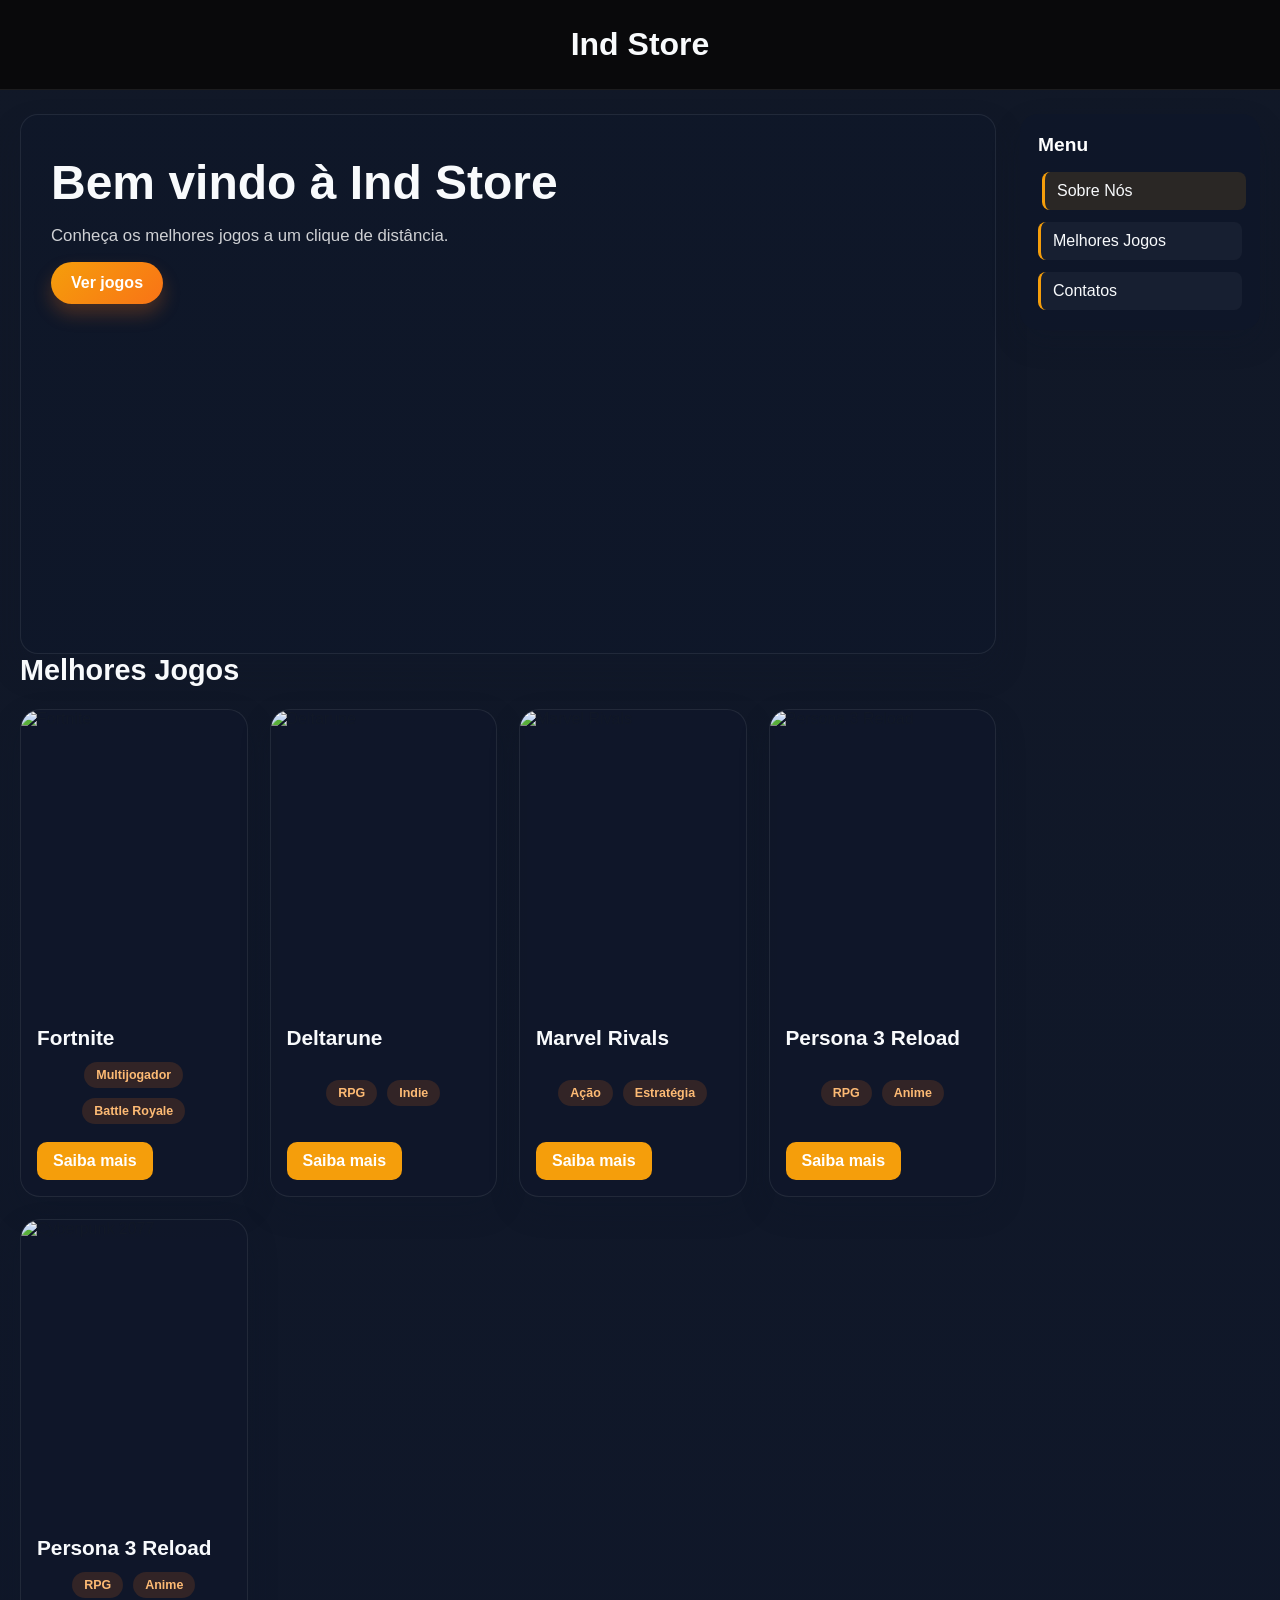
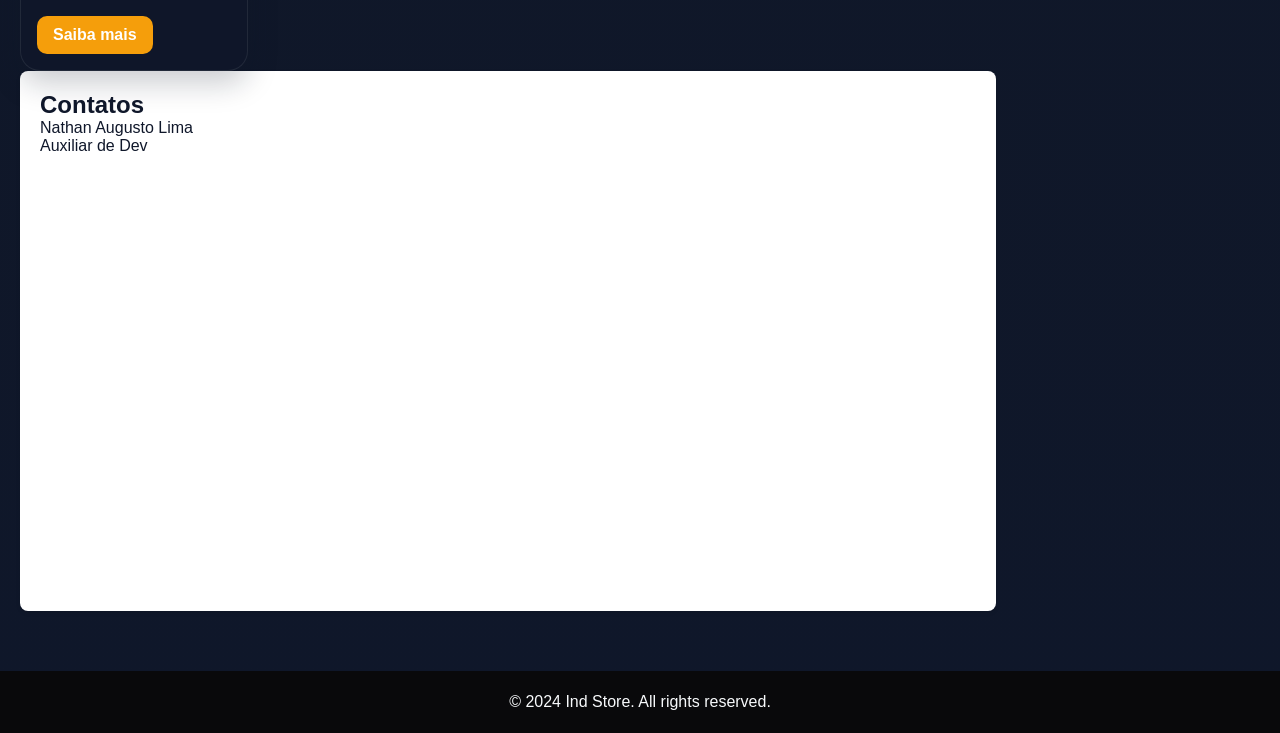
==== index.html @ 10c0b72d "Add files via upload" ====
<!doctype html>
<html lang="pt-BR">
  <head>
    <meta charset="UTF-8" />
    <meta name="viewport" content="width=device-width, initial-scale=1.0" />
    <title>Ind Store</title>
    <link href="./css/index.css" rel="stylesheet" />
    <script src="src/sidebar.js" defer></script>
  </head>
  <body>
    <header class="header">
      <h1>Ind Store</h1>
    </header>

    <div id="main-content">
      <main class="content-area">
        <section id="sobre-nos" class="section intro-section">
          <div class="hero-content">
            <h2>Bem vindo à Ind Store</h2>
            <p>Conheça os melhores jogos a um clique de distância.</p>
            <a href="#melhores-jogos" class="btn">Ver jogos</a>
          </div>
        </section>

        <section id="melhores-jogos" class="section games-section">
          <h2 class="section-title">Melhores Jogos</h2>

          <div class="game-list">
            <article class="game-card">
              <img
                src="https://images.unsplash.com/photo-1542751371-adc38448a05e?auto=format&fit=crop&w=1200&q=80"
                alt="Fortnite"
                class="game-image"
              />
              <div class="game-info">
                <h3>Fortnite</h3>
                <div class="game-tags">
                  <span>Multijogador</span>
                  <span>Battle Royale</span>
                </div>
                <a
                  href="https://www.fortnite.com/?lang=pt-BR"
                  class="game-link"
                  target="_blank"
                  rel="noreferrer"
                  >Saiba mais</a
                >
              </div>
            </article>

            <article class="game-card">
              <img
                src="https://images.unsplash.com/photo-1511884642898-4c92249e20b6?auto=format&fit=crop&w=1200&q=80"
                alt="Deltarune"
                class="game-image"
              />
              <div class="game-info">
                <h3>Deltarune</h3>
                <div class="game-tags">
                  <span>RPG</span>
                  <span>Indie</span>
                </div>
                <a
                  href="https://www.deltarune.com/"
                  class="game-link"
                  target="_blank"
                  rel="noreferrer"
                  >Saiba mais</a
                >
              </div>
            </article>

            <article class="game-card">
              <img
                src="https://images.unsplash.com/photo-1534423861386-85a16f5d13fd?auto=format&fit=crop&w=1200&q=80"
                alt="Marvel Rivals"
                class="game-image"
              />
              <div class="game-info">
                <h3>Marvel Rivals</h3>
                <div class="game-tags">
                  <span>Ação</span>
                  <span>Estratégia</span>
                </div>
                <a
                  href="https://www.marvelrivals.com/"
                  class="game-link"
                  target="_blank"
                  rel="noreferrer"
                  >Saiba mais</a
                >
              </div>
            </article>

            <article class="game-card">
              <img
                src="https://images.unsplash.com/photo-1493711662062-fa541adb3fc8?auto=format&fit=crop&w=1200&q=80"
                alt="Persona 3 Reload"
                class="game-image"
              />
              <div class="game-info">
                <h3>Persona 3 Reload</h3>
                <div class="game-tags">
                  <span>RPG</span>
                  <span>Anime</span>
                </div>
                <a
                  href="https://www.atlus.com/persona3/"
                  class="game-link"
                  target="_blank"
                  rel="noreferrer"
                  >Saiba mais</a
                >
              </div>
            </article>
            <article class="game-card">
              <img
                src="https://encrypted-tbn0.gstatic.com/images?q=tbn:ANd9GcR1PDCe75_Nkd3whnh2PdCMwN1JUO5lkk0WZukg94fEua42qmoevh3RaSE&s=10"
                alt="Cyberpunk 2077"
                class="game-image"
              />
              <div class="game-info">
                <h3>Persona 3 Reload</h3>
                <div class="game-tags">
                  <span>RPG</span>
                  <span>Anime</span>
                </div>
                <a
                  href="https://www.atlus.com/persona3/"
                  class="game-link"
                  target="_blank"
                  rel="noreferrer"
                  >Saiba mais</a
                >
              </div>
            </article>
          </div>
        </section>

        <section id="contatos" class="card section">
          <h2>Contatos</h2>
          <p>Nathan Augusto Lima</p>
          <p>Auxiliar de Dev</p>
        </section>
      </main>

      <aside class="sidebar" id="sidebar">
        <h2>Menu</h2>
        <ul>
          <li><a href="#sobre-nos" class="nav-link active">Sobre Nós</a></li>
          <li><a href="#melhores-jogos" class="nav-link">Melhores Jogos</a></li>
          <li><a href="#contatos" class="nav-link">Contatos</a></li>
        </ul>
      </aside>
    </div>

    <footer class="footer">
      <p>&copy; 2024 Ind Store. All rights reserved.</p>
    </footer>
  </body>
</html>
---- css/index.css ----
* {
  font-family: "Segoe UI", Tahoma, Geneva, Verdana, sans-serif;
  box-sizing: border-box;
  padding: 0;
  margin: 0;
}

html {
  scroll-behavior: smooth;
}

body {
  margin: 0;
  padding: 0;
  background: linear-gradient(180deg, #111827 0%, #0f172a 100%);
  color: #111827;
}

img {
  display: block;
  max-width: 100%;
}

.header {
  padding: 26px 20px;
  background: #09090b;
  text-align: center;
  color: #f8fafc;
  border-bottom: 1px solid rgba(255, 255, 255, 0.08);
}

.header h1 {
  font-size: clamp(2rem, 2.5vw, 2.8rem);
}

#main-content {
  display: flex;
  align-items: flex-start;
  gap: 24px;
  max-width: 1280px;
  margin: 0 auto;
  padding: 24px 20px 40px;
}

.content-area {
  flex: 1;
}

.section {
  min-height: 60vh;
}

.intro-section {
  background: rgba(15, 23, 42, 0.7);
  border: 1px solid rgba(255, 255, 255, 0.08);
  border-radius: 18px;
  padding: 40px 30px;
  color: #f8fafc;
  box-shadow: 0 16px 30px rgba(15, 23, 42, 0.25);
}

.hero-content {
  display: flex;
  flex-direction: column;
  gap: 16px;
}

.hero-content h2 {
  font-size: clamp(2rem, 4vw, 3rem);
}

.hero-content p {
  font-size: 1.05rem;
  color: rgba(255, 255, 255, 0.8);
}

.btn {
  display: inline-block;
  width: fit-content;
  background: linear-gradient(135deg, #f59e0b, #f97316);
  color: #fff;
  text-decoration: none;
  padding: 12px 20px;
  border-radius: 999px;
  font-weight: 700;
  box-shadow: 0 10px 18px rgba(249, 115, 22, 0.25);
}

.section-title {
  margin-bottom: 22px;
  color: #f8fafc;
  font-size: clamp(1.8rem, 2vw, 2.5rem);
}

.game-list {
  display: grid;
  grid-template-columns: repeat(4, minmax(0, 1fr));
  gap: 22px;
}

.game-card {
  display: flex;
  flex-direction: column;
  background: rgba(15, 23, 42, 0.8);
  border: 1px solid rgba(255, 255, 255, 0.08);
  border-radius: 20px;
  overflow: hidden;
  box-shadow: 0 12px 30px rgba(15, 23, 42, 0.22);
  transition: ease-in-out 0.2s;
  min-height: 100%;
}

.game-card:hover {
  width: 105%;
  transition: ease-in-out 0.2s;
  box-shadow: 0 20px 30px rgba(15, 23, 42, 0.3);
}

.game-image {
  width: 100%;
  height: 300px;
  object-fit: cover;
  display: block;
}

.game-info {
  display: flex;
  flex-direction: column;
  justify-content: space-between;
  gap: 12px;
  color: #f8fafc;
  padding: 16px;
  flex: 1;
}

.game-info h3 {
  font-size: clamp(1.3rem, 1.6vw, 1.8rem);
}

.game-info p {
  line-height: 1.6;
  color: rgba(255, 255, 255, 0.8);
  font-size: 0.96rem;
}

.game-tags {
  display: flex;
  flex-direction: row;
  justify-content: center;
  flex-wrap: wrap;
  gap: 10px;
}

.game-tags span {
  display: inline-flex;
  align-items: center;
  padding: 6px 12px;
  border-radius: 999px;
  background: rgba(249, 115, 22, 0.15);
  color: #fdba74;
  font-size: 0.78rem;
  font-weight: 600;
}

.game-link {
  display: inline-flex;
  align-items: center;
  justify-content: center;
  width: fit-content;
  margin-top: 6px;
  background: #f59e0b;
  color: #fff;
  text-decoration: none;
  font-weight: 700;
  padding: 10px 16px;
  border-radius: 10px;
  transition: 0.2s ease;
}

.game-link:hover {
  transform: translateY(-1px);
  background: #f97316;
}

.card {
  background-color: #fff;
  padding: 20px;
  margin-bottom: 20px;
  border-radius: 8px;
  box-shadow: 0 2px 4px rgba(0, 0, 0, 0.1);
}

#contatos {
  color: #0f172a;
  background: #fff;
}

.sidebar {
  width: 240px;
  background: rgba(15, 23, 42, 0.9);
  color: #fff;
  padding: 20px 18px;
  border-radius: 18px;
  box-shadow: 0 12px 28px rgba(15, 23, 42, 0.22);
  position: sticky;
  top: 20px;
  transition: transform 0.2s ease;
}

.sidebar h2 {
  margin-bottom: 16px;
  font-size: 1.2rem;
}

.sidebar ul {
  list-style: none;
  display: flex;
  flex-direction: column;
  gap: 12px;
}

.nav-link {
  display: block;
  color: #f8fafc;
  text-decoration: none;
  padding: 10px 12px;
  border-left: 3px solid #f59e0b;
  background: rgba(255, 255, 255, 0.04);
  border-radius: 8px;
  transition: all 0.2s ease;
}

.nav-link:hover,
.nav-link.active {
  background: rgba(245, 158, 11, 0.12);
  transform: translateX(4px);
}

.footer {
  padding: 22px 20px;
  background: #09090b;
  text-align: center;
  color: #f8fafc;
}

@media (max-width: 900px) {
  .game-card {
    grid-template-columns: 1fr;
  }
}

@media (max-width: 768px) {
  #main-content {
    flex-direction: column;
  }

  .sidebar {
    width: 100%;
    position: relative;
    top: 0;
    transform: none !important;
  }
}
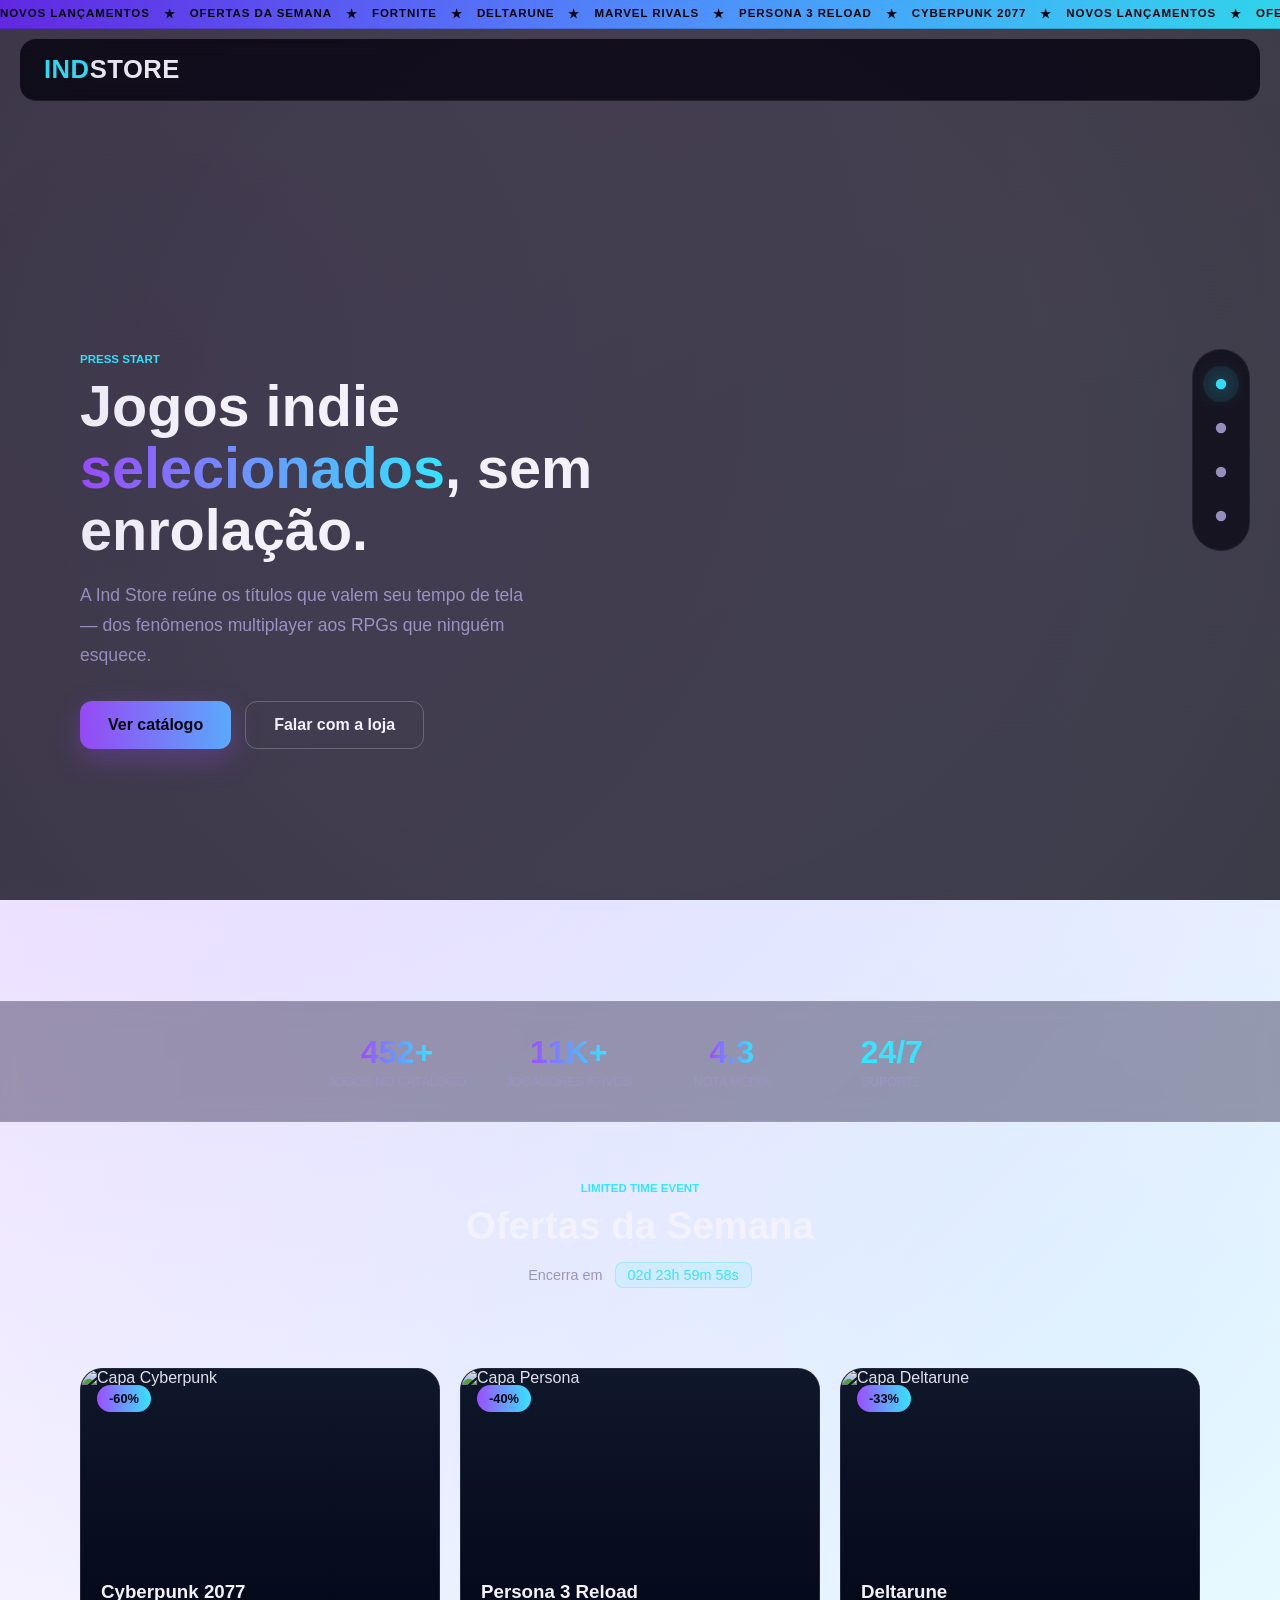
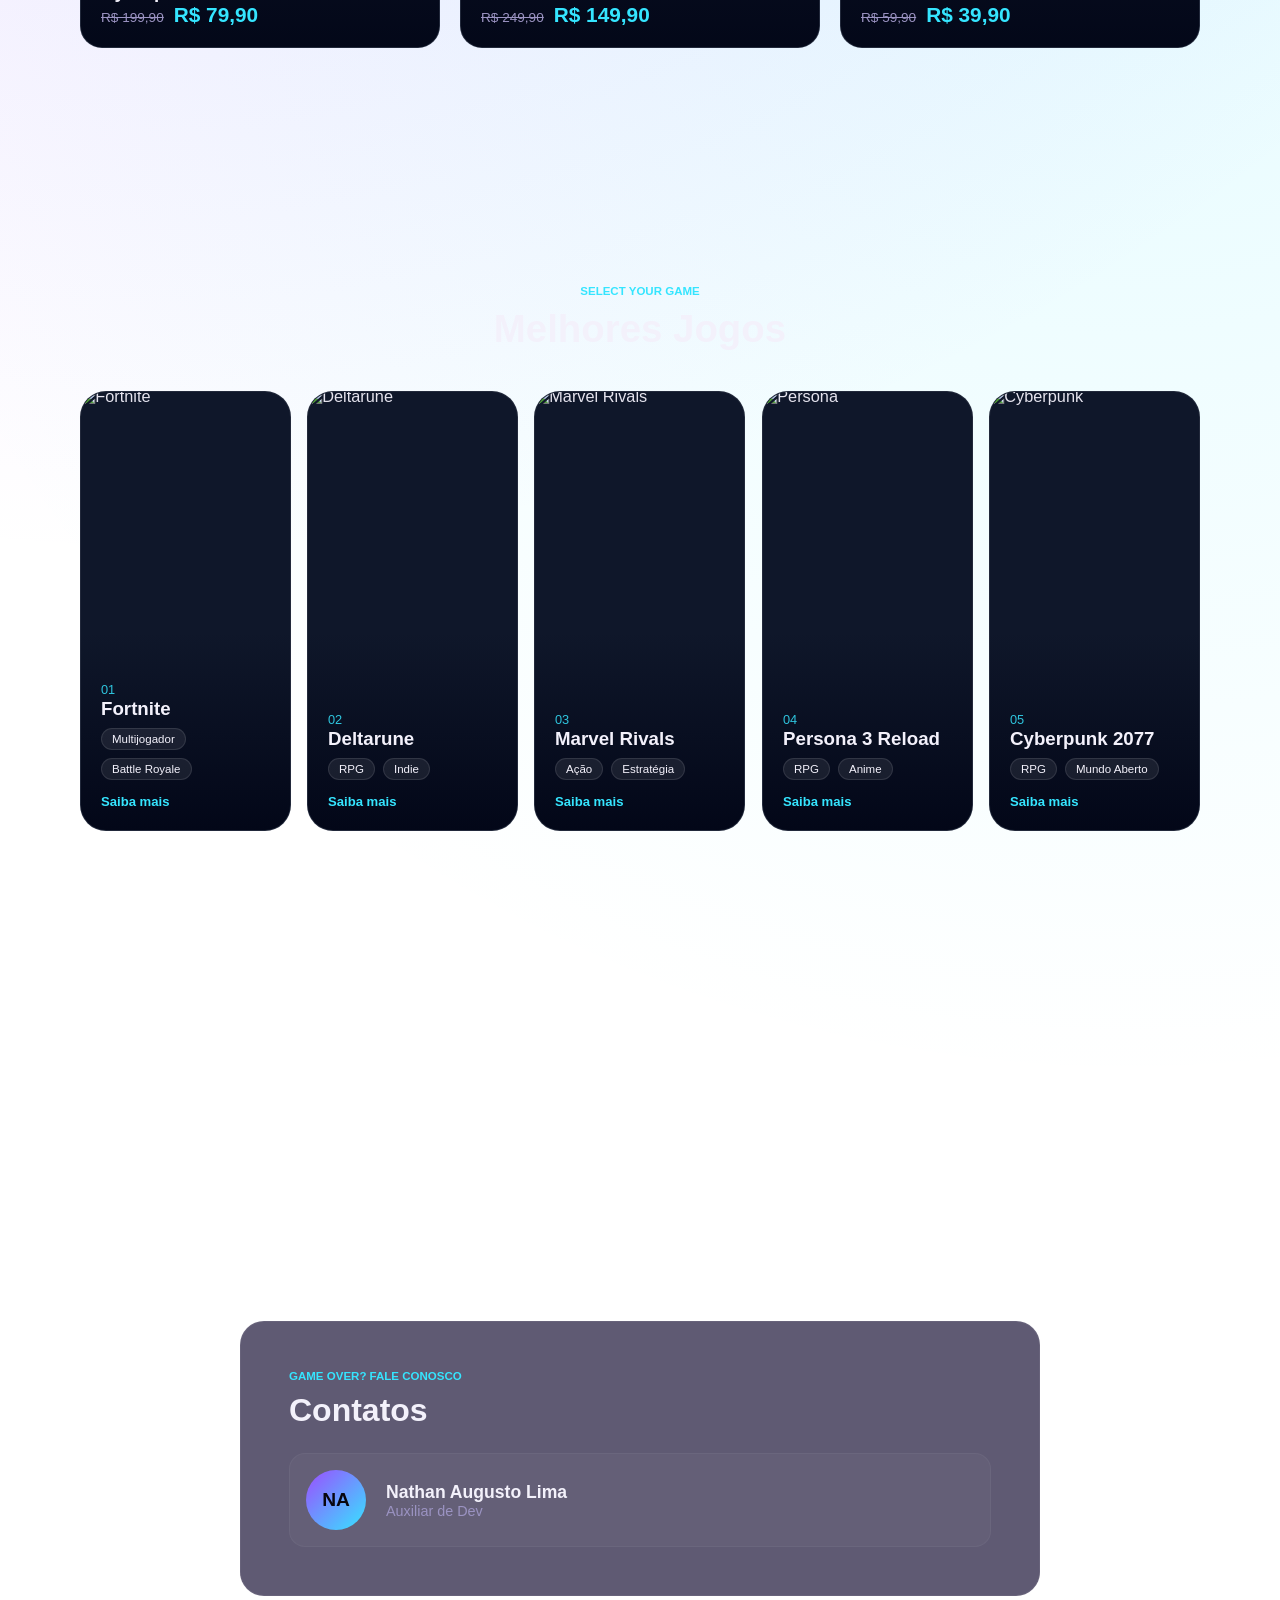
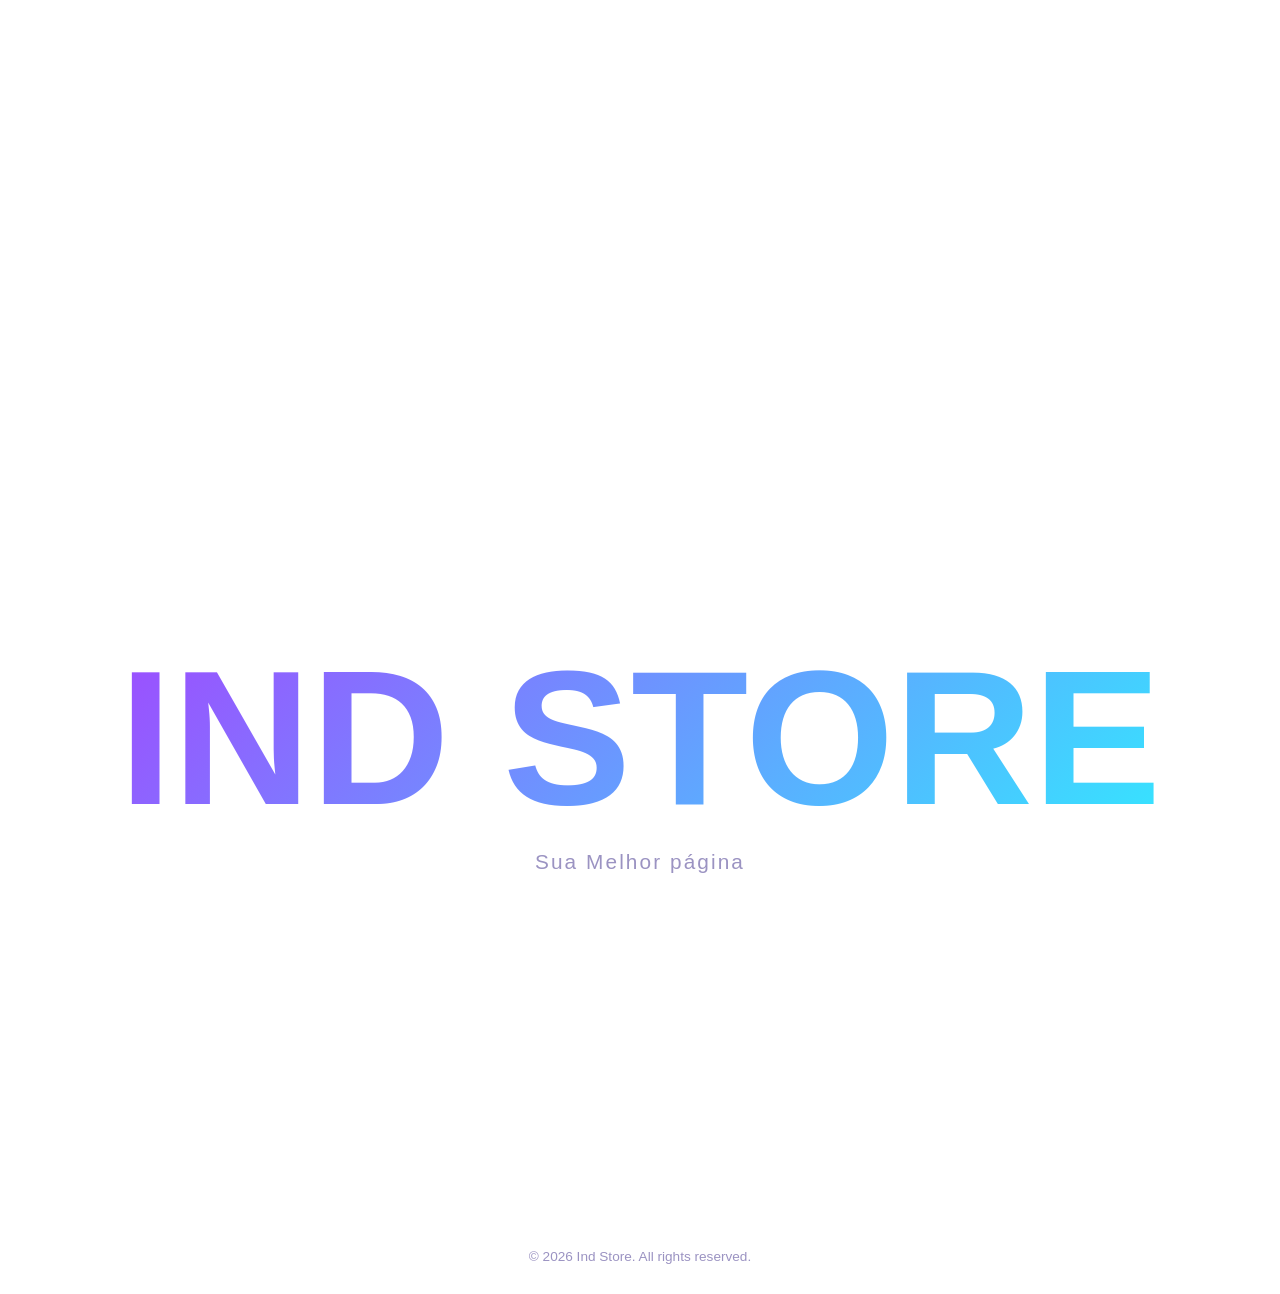
==== commit 1f776054: "att" ====
--- a/index.html
+++ b/index.html
@@ -3,159 +3,408 @@
   <head>
     <meta charset="UTF-8" />
     <meta name="viewport" content="width=device-width, initial-scale=1.0" />
-    <title>Ind Store</title>
+    <title>Ind Store — sua loja de jogos indie</title>
+    <meta
+      name="description"
+      content="A Ind Store reúne os jogos que valem seu tempo de tela: dos fenômenos multiplayer aos RPGs inesquecíveis, com ofertas toda semana."
+    />
+    <meta name="theme-color" content="#0a0715" />
+    <meta property="og:title" content="Ind Store — sua loja de jogos indie" />
+    <meta
+      property="og:description"
+      content="Jogos indie selecionados, sem enrolação."
+    />
+
     <link href="./css/index.css" rel="stylesheet" />
-    <script src="src/sidebar.js" defer></script>
+    <style>
+      .game-list,
+      .game-card,
+      .game-card:hover,
+      .game-list:hover .game-card:not(:hover) {
+        transition-timing-function: cubic-bezier(0.22, 1, 0.36, 1) !important;
+        transition-duration: 1.2s !important;
+        transition-delay: 0.05s;
+      }
+      .game-card {
+        will-change:
+          flex-grow, flex-basis, transform, box-shadow, filter, opacity;
+      }
+      .game-info {
+        transition: padding 0.6s cubic-bezier(0.22, 1, 0.36, 1);
+      }
+      .game-card:hover .game-info {
+        padding-left: 28px;
+        padding-bottom: 26px;
+      }
+      .game-card::before {
+        transition: background 0.8s ease;
+        background: linear-gradient(
+          180deg,
+          rgba(15, 23, 42, 0.05) 0%,
+          rgba(15, 23, 42, 0.65) 55%,
+          rgba(2, 6, 23, 0.95) 100%
+        );
+      }
+      .game-card:hover::before {
+        background: linear-gradient(
+          180deg,
+          rgba(15, 23, 42, 0) 0%,
+          rgba(15, 23, 42, 0.75) 45%,
+          rgba(2, 6, 23, 0.98) 100%
+        );
+      }
+      .game-image {
+        transition:
+          transform 1.2s cubic-bezier(0.22, 1, 0.36, 1),
+          filter 0.7s ease;
+        transform: scale(1.02);
+      }
+      .game-card:hover .game-image {
+        transform: scale(1.08);
+        filter: saturate(1.08);
+      }
+      .game-list:hover .game-card:not(:hover) {
+        flex: 0.55;
+        opacity: 0.7;
+        filter: grayscale(0.4);
+        transform: scale(0.97);
+      }
+    </style>
   </head>
-  <body>
+  <body id="topo">
+    <div class="video-background" aria-hidden="true">
+      <iframe
+        src="https://www.youtube.com/embed/91t0ha9x0AE?autoplay=1&mute=1&loop=1&playlist=91t0ha9x0AE&controls=0&showinfo=0&rel=0&modestbranding=1&disablekb=1"
+        frameborder="0"
+        allow="autoplay; encrypted-media"
+        allowfullscreen
+      >
+      </iframe>
+      <div class="video-overlay"></div>
+    </div>
+
+    <div class="crt-overlay" aria-hidden="true"></div>
+
+    <div class="marquee" aria-hidden="true">
+      <div class="marquee__track">
+        <span>NOVOS LANÇAMENTOS</span><span>★</span>
+        <span>OFERTAS DA SEMANA</span><span>★</span> <span>FORTNITE</span
+        ><span>★</span> <span>DELTARUNE</span><span>★</span>
+        <span>MARVEL RIVALS</span><span>★</span> <span>PERSONA 3 RELOAD</span
+        ><span>★</span> <span>CYBERPUNK 2077</span><span>★</span>
+        <span>NOVOS LANÇAMENTOS</span><span>★</span>
+        <span>OFERTAS DA SEMANA</span><span>★</span> <span>FORTNITE</span
+        ><span>★</span> <span>DELTARUNE</span><span>★</span>
+        <span>MARVEL RIVALS</span><span>★</span> <span>PERSONA 3 RELOAD</span
+        ><span>★</span> <span>CYBERPUNK 2077</span><span>★</span>
+      </div>
+    </div>
+
     <header class="header">
-      <h1>Ind Store</h1>
+      <div class="header__inner">
+        <a href="#topo" class="logo">
+          <span class="logo__mark">IND</span
+          ><span class="logo__rest">STORE</span>
+        </a>
+        <button
+          class="menu-toggle"
+          id="menuToggle"
+          type="button"
+          aria-expanded="false"
+          aria-controls="sidebar"
+          aria-label="Abrir menu de navegação"
+        >
+          <span></span><span></span><span></span>
+        </button>
+      </div>
     </header>
 
     <div id="main-content">
       <main class="content-area">
         <section id="sobre-nos" class="section intro-section">
-          <div class="hero-content">
-            <h2>Bem vindo à Ind Store</h2>
-            <p>Conheça os melhores jogos a um clique de distância.</p>
-            <a href="#melhores-jogos" class="btn">Ver jogos</a>
+          <div class="intro-grid">
+            <div class="hero-content">
+              <p class="eyebrow">PRESS START</p>
+              <h2>
+                Jogos indie <span class="hero-accent">selecionados</span>, sem
+                enrolação.
+              </h2>
+              <p class="hero-copy">
+                A Ind Store reúne os títulos que valem seu tempo de tela — dos
+                fenômenos multiplayer aos RPGs que ninguém esquece.
+              </p>
+              <div class="hero-actions">
+                <a href="#melhores-jogos" class="btn btn--primary"
+                  >Ver catálogo</a
+                >
+                <a href="#contatos" class="btn btn--ghost">Falar com a loja</a>
+              </div>
+            </div>
+          </div>
+        </section>
+
+        <section class="stats-bar reveal" aria-label="Números da Ind Store">
+          <div class="stat">
+            <span class="stat__value" data-count-to="500" data-suffix="+"
+              >0</span
+            >
+            <span class="stat__label">Jogos no catálogo</span>
+          </div>
+          <div class="stat">
+            <span class="stat__value" data-count-to="12" data-suffix="K+"
+              >0</span
+            >
+            <span class="stat__label">Jogadores ativos</span>
+          </div>
+          <div class="stat">
+            <span class="stat__value" data-count-to="4.8" data-decimals="1"
+              >0</span
+            >
+            <span class="stat__label">Nota média</span>
+          </div>
+          <div class="stat">
+            <span class="stat__value stat__value--static">24/7</span>
+            <span class="stat__label">Suporte</span>
+          </div>
+        </section>
+
+        <section id="ofertas" class="section deals-section">
+          <div class="section-heading reveal">
+            <p class="eyebrow">LIMITED TIME EVENT</p>
+            <h2 class="section-title">Ofertas da Semana</h2>
+            <p class="deals-countdown">
+              Encerra em
+              <span
+                class="deals-countdown__time"
+                id="dealCountdown"
+                data-hours="72"
+                >--:--:--:--</span
+              >
+            </p>
+          </div>
+
+          <div class="deals-grid reveal">
+            <article class="deal-card">
+              <span class="deal-badge">-60%</span>
+              <img
+                src="https://static.wikia.nocookie.net/cyberpunk/images/e/e0/Cyberpunk2077-keyart-female_v.png/revision/latest?cb=20201201001215"
+                alt="Capa Cyberpunk"
+                class="deal-image"
+                loading="lazy"
+                decoding="async"
+              />
+              <div class="deal-info">
+                <h3>Cyberpunk 2077</h3>
+                <div class="deal-price">
+                  <span class="deal-price__old">R$ 199,90</span>
+                  <span class="deal-price__new">R$ 79,90</span>
+                </div>
+              </div>
+            </article>
+
+            <article class="deal-card">
+              <span class="deal-badge">-40%</span>
+              <img
+                src="https://i0.wp.com/www.portaldonerd.com.br/wp-content/uploads/2024/01/persona-3-reload-scaled.jpeg"
+                alt="Capa Persona"
+                class="deal-image"
+                loading="lazy"
+                decoding="async"
+              />
+              <div class="deal-info">
+                <h3>Persona 3 Reload</h3>
+                <div class="deal-price">
+                  <span class="deal-price__old">R$ 249,90</span>
+                  <span class="deal-price__new">R$ 149,90</span>
+                </div>
+              </div>
+            </article>
+
+            <article class="deal-card">
+              <span class="deal-badge">-33%</span>
+              <img
+                src="https://encrypted-tbn0.gstatic.com/images?q=tbn:ANd9GcQzDxrFFgK-Az7y1y8PVJ34ZetC2vAW3JvgspThKl_L8WhIAfxheu11SSY&s=10"
+                alt="Capa Deltarune"
+                class="deal-image"
+                loading="lazy"
+                decoding="async"
+              />
+              <div class="deal-info">
+                <h3>Deltarune</h3>
+                <div class="deal-price">
+                  <span class="deal-price__old">R$ 59,90</span>
+                  <span class="deal-price__new">R$ 39,90</span>
+                </div>
+              </div>
+            </article>
           </div>
         </section>
 
         <section id="melhores-jogos" class="section games-section">
-          <h2 class="section-title">Melhores Jogos</h2>
-
-          <div class="game-list">
-            <article class="game-card">
-              <img
-                src="https://images.unsplash.com/photo-1542751371-adc38448a05e?auto=format&fit=crop&w=1200&q=80"
+          <div class="section-heading reveal">
+            <p class="eyebrow">SELECT YOUR GAME</p>
+            <h2 class="section-title">Melhores Jogos</h2>
+          </div>
+
+          <div class="game-list reveal">
+            <article class="game-card" style="--card-glow: #35e5ff">
+              <img
+                src="https://cms-assets.unrealengine.com/cm6l5gfpm05kr07my04cqgy2x/resize=fit:clip,width:1920/quality=value:80/cmt14h2ardvpq07o76t76zt0m"
                 alt="Fortnite"
                 class="game-image"
+                loading="lazy"
               />
               <div class="game-info">
+                <span class="game-index">01</span>
                 <h3>Fortnite</h3>
                 <div class="game-tags">
-                  <span>Multijogador</span>
-                  <span>Battle Royale</span>
-                </div>
-                <a
-                  href="https://www.fortnite.com/?lang=pt-BR"
-                  class="game-link"
-                  target="_blank"
-                  rel="noreferrer"
+                  <span>Multijogador</span><span>Battle Royale</span>
+                </div>
+                <a href="#" class="game-link" target="_blank" rel="noreferrer"
                   >Saiba mais</a
                 >
               </div>
             </article>
 
-            <article class="game-card">
-              <img
-                src="https://images.unsplash.com/photo-1511884642898-4c92249e20b6?auto=format&fit=crop&w=1200&q=80"
+            <article class="game-card" style="--card-glow: #9d4dff">
+              <img
+                src="https://encrypted-tbn0.gstatic.com/images?q=tbn:ANd9GcQzDxrFFgK-Az7y1y8PVJ34ZetC2vAW3JvgspThKl_L8WhIAfxheu11SSY&s=10"
                 alt="Deltarune"
                 class="game-image"
+                loading="lazy"
               />
               <div class="game-info">
+                <span class="game-index">02</span>
                 <h3>Deltarune</h3>
-                <div class="game-tags">
-                  <span>RPG</span>
-                  <span>Indie</span>
-                </div>
-                <a
-                  href="https://www.deltarune.com/"
-                  class="game-link"
-                  target="_blank"
-                  rel="noreferrer"
+                <div class="game-tags"><span>RPG</span><span>Indie</span></div>
+                <a href="#" class="game-link" target="_blank" rel="noreferrer"
                   >Saiba mais</a
                 >
               </div>
             </article>
 
-            <article class="game-card">
-              <img
-                src="https://images.unsplash.com/photo-1534423861386-85a16f5d13fd?auto=format&fit=crop&w=1200&q=80"
+            <article class="game-card" style="--card-glow: #35e5ff">
+              <img
+                src="https://preview.redd.it/is-marvel-rivals-art-ai-generated-v0-ehrwy6mjlm5e1.png?width=2560&format=png&auto=webp&s=d0fd3bcc1ab28735fae445e4cfb4c5dda19a023b"
                 alt="Marvel Rivals"
                 class="game-image"
+                loading="lazy"
               />
               <div class="game-info">
+                <span class="game-index">03</span>
                 <h3>Marvel Rivals</h3>
                 <div class="game-tags">
-                  <span>Ação</span>
-                  <span>Estratégia</span>
-                </div>
-                <a
-                  href="https://www.marvelrivals.com/"
-                  class="game-link"
-                  target="_blank"
-                  rel="noreferrer"
+                  <span>Ação</span><span>Estratégia</span>
+                </div>
+                <a href="#" class="game-link" target="_blank" rel="noreferrer"
                   >Saiba mais</a
                 >
               </div>
             </article>
 
-            <article class="game-card">
-              <img
-                src="https://images.unsplash.com/photo-1493711662062-fa541adb3fc8?auto=format&fit=crop&w=1200&q=80"
-                alt="Persona 3 Reload"
+            <article class="game-card" style="--card-glow: #9d4dff">
+              <img
+                src="https://i0.wp.com/www.portaldonerd.com.br/wp-content/uploads/2024/01/persona-3-reload-scaled.jpeg"
+                alt="Persona"
                 class="game-image"
+                loading="lazy"
               />
               <div class="game-info">
+                <span class="game-index">04</span>
                 <h3>Persona 3 Reload</h3>
+                <div class="game-tags"><span>RPG</span><span>Anime</span></div>
+                <a href="#" class="game-link" target="_blank" rel="noreferrer"
+                  >Saiba mais</a
+                >
+              </div>
+            </article>
+
+            <article class="game-card" style="--card-glow: #c084fc">
+              <img
+                src="https://static.wikia.nocookie.net/cyberpunk/images/e/e0/Cyberpunk2077-keyart-female_v.png/revision/latest?cb=20201201001215"
+                alt="Cyberpunk"
+                class="game-image"
+                loading="lazy"
+              />
+              <div class="game-info">
+                <span class="game-index">05</span>
+                <h3>Cyberpunk 2077</h3>
                 <div class="game-tags">
-                  <span>RPG</span>
-                  <span>Anime</span>
-                </div>
-                <a
-                  href="https://www.atlus.com/persona3/"
-                  class="game-link"
-                  target="_blank"
-                  rel="noreferrer"
+                  <span>RPG</span><span>Mundo Aberto</span>
+                </div>
+                <a href="#" class="game-link" target="_blank" rel="noreferrer"
                   >Saiba mais</a
                 >
               </div>
             </article>
-            <article class="game-card">
-              <img
-                src="https://encrypted-tbn0.gstatic.com/images?q=tbn:ANd9GcR1PDCe75_Nkd3whnh2PdCMwN1JUO5lkk0WZukg94fEua42qmoevh3RaSE&s=10"
-                alt="Cyberpunk 2077"
-                class="game-image"
-              />
-              <div class="game-info">
-                <h3>Persona 3 Reload</h3>
-                <div class="game-tags">
-                  <span>RPG</span>
-                  <span>Anime</span>
-                </div>
-                <a
-                  href="https://www.atlus.com/persona3/"
-                  class="game-link"
-                  target="_blank"
-                  rel="noreferrer"
-                  >Saiba mais</a
-                >
-              </div>
-            </article>
-          </div>
-        </section>
-
-        <section id="contatos" class="card section">
-          <h2>Contatos</h2>
-          <p>Nathan Augusto Lima</p>
-          <p>Auxiliar de Dev</p>
+          </div>
+        </section>
+
+        <section id="contatos" class="section contact-section">
+          <div class="card reveal">
+            <p class="eyebrow">GAME OVER? FALE CONOSCO</p>
+            <h2>Contatos</h2>
+            <div class="contact-row">
+              <div class="contact-avatar" aria-hidden="true">NA</div>
+              <div>
+                <p class="contact-name">Nathan Augusto Lima</p>
+                <p class="contact-role">Auxiliar de Dev</p>
+              </div>
+            </div>
+          </div>
+        </section>
+
+        <section class="mega-section">
+          <h1 class="mega-section__title" aria-hidden="true">IND STORE</h1>
+          <h3>Sua Melhor página</h3>
         </section>
       </main>
 
-      <aside class="sidebar" id="sidebar">
-        <h2>Menu</h2>
+      <aside class="sidebar" id="sidebar" aria-label="Navegação da página">
         <ul>
-          <li><a href="#sobre-nos" class="nav-link active">Sobre Nós</a></li>
-          <li><a href="#melhores-jogos" class="nav-link">Melhores Jogos</a></li>
-          <li><a href="#contatos" class="nav-link">Contatos</a></li>
+          <li>
+            <a href="#sobre-nos" class="nav-link active" data-label="Sobre Nós"
+              ><span class="nav-dot"></span
+            ></a>
+          </li>
+          <li>
+            <a href="#ofertas" class="nav-link" data-label="Ofertas"
+              ><span class="nav-dot"></span
+            ></a>
+          </li>
+          <li>
+            <a
+              href="#melhores-jogos"
+              class="nav-link"
+              data-label="Melhores Jogos"
+              ><span class="nav-dot"></span
+            ></a>
+          </li>
+          <li>
+            <a href="#contatos" class="nav-link" data-label="Contatos"
+              ><span class="nav-dot"></span
+            ></a>
+          </li>
         </ul>
+        <div class="sidebar__progress" aria-hidden="true">
+          <div class="sidebar__progress-fill" id="scrollProgress"></div>
+        </div>
       </aside>
+
+      <button
+        class="back-to-top"
+        id="backToTop"
+        type="button"
+        aria-label="Voltar ao topo"
+      >
+        <span aria-hidden="true">↑</span>
+      </button>
     </div>
 
     <footer class="footer">
-      <p>&copy; 2024 Ind Store. All rights reserved.</p>
+      <p>&copy; 2026 Ind Store. All rights reserved.</p>
     </footer>
+
+    <script src="src/sidebar.js" defer></script>
   </body>
 </html>
--- a/css/index.css
+++ b/css/index.css
@@ -1,263 +1,703 @@
+:root {
+  --bg: #0a0715;
+  --surface: #150f2b;
+  --surface-2: #1c1438;
+  --text: #f3f1fb;
+  --muted: #9b93c2;
+  --violet: #9d4dff;
+  --violet-deep: #6a2cf5;
+  --cyan: #35e5ff;
+  --font-display: "Chakra Petch", sans-serif;
+  --font-body: "Space Grotesk", sans-serif;
+  --ease-smooth: cubic-bezier(0.16, 1, 0.3, 1);
+  --ease-soft: cubic-bezier(0.22, 1, 0.36, 1);
+  --ease-in-out: cubic-bezier(0.65, 0, 0.35, 1);
+}
+
 * {
-  font-family: "Segoe UI", Tahoma, Geneva, Verdana, sans-serif;
   box-sizing: border-box;
+  margin: 0;
   padding: 0;
-  margin: 0;
-}
-
+}
 html {
   scroll-behavior: smooth;
 }
+@media (prefers-reduced-motion: reduce) {
+  html {
+    scroll-behavior: auto;
+  }
+  * {
+    animation-duration: 0.001ms !important;
+    transition-duration: 0.001ms !important;
+  }
+}
 
 body {
-  margin: 0;
-  padding: 0;
-  background: linear-gradient(180deg, #111827 0%, #0f172a 100%);
-  color: #111827;
+  background-color: transparent;
+  background-image:
+    radial-gradient(
+      circle at 12% 8%,
+      rgba(157, 77, 255, 0.24),
+      transparent 42%
+    ),
+    radial-gradient(
+      circle at 88% 30%,
+      rgba(53, 229, 255, 0.14),
+      transparent 40%
+    );
+  color: var(--text);
+  font-family: var(--font-body);
+  overflow-x: hidden;
+  min-height: 100vh;
+}
+
+.video-background {
+  position: fixed;
+  top: 0;
+  left: 0;
+  width: 100vw;
+  height: 100vh;
+  z-index: -5;
+  overflow: hidden;
+  pointer-events: none;
+}
+
+.video-background iframe {
+  position: absolute;
+  top: 50%;
+  left: 50%;
+  width: max(100vw, 177.78vh);
+  height: max(100vh, 56.25vw);
+  transform: translate(-50%, -50%);
+  pointer-events: none;
+}
+
+.video-overlay {
+  position: absolute;
+  inset: 0;
+  /* Controla o nível de escuridão da máscara sobre o vídeo */
+  background: rgba(10, 7, 21, 0.75);
+  z-index: 1;
 }
 
 img {
   display: block;
   max-width: 100%;
 }
+a {
+  color: inherit;
+  text-decoration: none;
+}
+
+.crt-overlay {
+  position: fixed;
+  inset: 0;
+  z-index: 9999;
+  pointer-events: none;
+  background:
+    repeating-linear-gradient(
+      to bottom,
+      rgba(255, 255, 255, 0.035) 0px,
+      rgba(255, 255, 255, 0.035) 1px,
+      transparent 2px,
+      transparent 4px
+    ),
+    radial-gradient(circle at 50% 50%, transparent 55%, rgba(0, 0, 0, 0.4) 100%);
+  opacity: 0.2;
+}
+
+.marquee {
+  background: linear-gradient(90deg, var(--violet-deep), var(--cyan));
+  color: #08060f;
+  overflow: hidden;
+  white-space: nowrap;
+  border-bottom: 1px solid rgba(0, 0, 0, 0.15);
+  position: sticky;
+  top: 0;
+  z-index: 50;
+}
+.marquee__track {
+  display: inline-flex;
+  gap: 14px;
+  padding: 7px 0;
+  font-family: var(--font-display);
+  font-weight: 700;
+  font-size: 0.72rem;
+  letter-spacing: 0.08em;
+  animation: scroll-marquee 28s linear infinite;
+  width: max-content;
+}
+.marquee:hover .marquee__track {
+  animation-play-state: paused;
+}
+@keyframes scroll-marquee {
+  from {
+    transform: translateX(0);
+  }
+  to {
+    transform: translateX(-50%);
+  }
+}
 
 .header {
-  padding: 26px 20px;
-  background: #09090b;
-  text-align: center;
-  color: #f8fafc;
-  border-bottom: 1px solid rgba(255, 255, 255, 0.08);
-}
-
-.header h1 {
-  font-size: clamp(2rem, 2.5vw, 2.8rem);
-}
-
-#main-content {
-  display: flex;
-  align-items: flex-start;
-  gap: 24px;
+  position: sticky;
+  top: 30px;
+  z-index: 45;
+  background: rgba(10, 7, 21, 0.85);
+  border-bottom: 1px solid rgba(255, 255, 255, 0.07);
+  margin: 0 20px;
+  border-radius: 16px;
+  margin-top: 10px;
+  backdrop-filter: blur(8px);
+}
+.header__inner {
   max-width: 1280px;
   margin: 0 auto;
-  padding: 24px 20px 40px;
-}
-
-.content-area {
-  flex: 1;
-}
-
+  padding: 16px 24px;
+  display: flex;
+  align-items: center;
+  justify-content: space-between;
+}
+.logo {
+  font-family: var(--font-display);
+  font-weight: 700;
+  font-size: 1.6rem;
+  letter-spacing: 0.02em;
+  display: inline-flex;
+}
+.logo__mark {
+  color: var(--cyan);
+}
+.logo__rest {
+  color: var(--text);
+}
+.menu-toggle {
+  display: none;
+}
+
+#main-content {
+  position: relative;
+}
 .section {
-  min-height: 60vh;
+  min-height: 100vh;
+  display: flex;
+  align-items: center;
+  justify-content: center;
+  padding: 40px 80px;
+  width: 100%;
+}
+.eyebrow {
+  font-family: var(--font-display);
+  font-size: 0.72rem;
+  font-weight: 600;
+  color: var(--cyan);
+  margin-bottom: 10px;
+  text-transform: uppercase;
+}
+
+.reveal {
+  opacity: 0;
+  transform: translateY(32px) scale(0.985);
+  transition:
+    opacity 0.9s var(--ease-smooth),
+    transform 0.9s var(--ease-smooth);
+  will-change: opacity, transform;
+}
+.reveal.is-visible {
+  opacity: 1;
+  transform: translateY(0) scale(1);
 }
 
 .intro-section {
-  background: rgba(15, 23, 42, 0.7);
+  background: transparent;
+  padding: 40px 80px;
+  overflow: hidden;
+  position: relative;
+  min-height: 100vh;
+}
+.intro-grid {
+  display: grid;
+  grid-template-columns: 1.2fr 0.8fr;
+  gap: 48px;
+  align-items: center;
+  position: relative;
+  z-index: 1;
+  max-width: 1280px;
+  margin: 0 auto;
+  width: 100%;
+}
+.hero-content h2 {
+  font-family: var(--font-display);
+  font-weight: 600;
+  font-size: clamp(2.2rem, 4.5vw, 3.8rem);
+  line-height: 1.08;
+  margin-bottom: 20px;
+}
+.hero-accent {
+  background: linear-gradient(90deg, var(--violet), var(--cyan));
+  -webkit-background-clip: text;
+  background-clip: text;
+  color: transparent;
+}
+.hero-copy {
+  color: var(--muted);
+  font-size: 1.1rem;
+  line-height: 1.7;
+  max-width: 46ch;
+  margin-bottom: 30px;
+}
+.hero-actions {
+  display: flex;
+  gap: 14px;
+  flex-wrap: wrap;
+}
+
+.btn {
+  position: relative;
+  overflow: hidden;
+  display: inline-flex;
+  align-items: center;
+  justify-content: center;
+  font-family: var(--font-display);
+  font-weight: 600;
+  padding: 14px 28px;
+  border-radius: 12px;
+  transition:
+    transform 0.35s var(--ease-smooth),
+    box-shadow 0.35s var(--ease-smooth),
+    background 0.35s var(--ease-soft);
+}
+.btn--primary {
+  background: linear-gradient(90deg, var(--violet), var(--cyan));
+  background-size: 160% 100%;
+  color: #08060f;
+  box-shadow: 0 10px 30px rgba(157, 77, 255, 0.3);
+}
+.btn--primary:hover {
+  transform: translateY(-3px) scale(1.02);
+  box-shadow: 0 16px 40px rgba(53, 229, 255, 0.35);
+  background-position: 100% 0%;
+}
+.btn--ghost {
+  background: transparent;
+  color: var(--text);
+  border: 1px solid rgba(255, 255, 255, 0.22);
+}
+.btn--ghost:hover {
+  border-color: var(--cyan);
+  color: var(--cyan);
+  transform: translateY(-3px);
+}
+
+.stats-bar {
+  display: flex;
+  flex-wrap: wrap;
+  justify-content: center;
+  gap: 40px;
+  padding: 32px 80px;
+  background: rgba(28, 20, 56, 0.4);
+  backdrop-filter: blur(10px);
+  border-top: 1px solid rgba(255, 255, 255, 0.06);
+  border-bottom: 1px solid rgba(255, 255, 255, 0.06);
+}
+.stat {
+  display: flex;
+  flex-direction: column;
+  align-items: center;
+  gap: 4px;
+  min-width: 120px;
+}
+.stat__value {
+  font-family: var(--font-display);
+  font-weight: 700;
+  font-size: 2rem;
+  background: linear-gradient(90deg, var(--violet), var(--cyan));
+  -webkit-background-clip: text;
+  background-clip: text;
+  color: transparent;
+}
+.stat__value--static {
+  -webkit-text-fill-color: initial;
+  background: none;
+  color: var(--cyan);
+}
+.stat__label {
+  color: var(--muted);
+  font-size: 0.78rem;
+  text-transform: uppercase;
+}
+
+.deals-section {
+  background: transparent;
+  padding: 60px 80px;
+  min-height: auto;
+  flex-direction: column;
+  justify-content: center;
+  gap: 40px;
+}
+.deals-countdown {
+  margin-top: 14px;
+  color: var(--muted);
+  font-family: var(--font-display);
+  font-size: 0.9rem;
+}
+.deals-countdown__time {
+  display: inline-block;
+  margin-left: 8px;
+  padding: 4px 12px;
+  border-radius: 8px;
+  background: rgba(53, 229, 255, 0.1);
+  border: 1px solid rgba(53, 229, 255, 0.3);
+  color: var(--cyan);
+}
+.deals-grid {
+  display: grid;
+  grid-template-columns: repeat(3, 1fr);
+  gap: 20px;
+  width: 100%;
+  max-width: 1280px;
+  margin: 0 auto;
+}
+.deal-card {
+  position: relative;
+  border-radius: 22px;
+  overflow: hidden;
   border: 1px solid rgba(255, 255, 255, 0.08);
-  border-radius: 18px;
-  padding: 40px 30px;
-  color: #f8fafc;
-  box-shadow: 0 16px 30px rgba(15, 23, 42, 0.25);
-}
-
-.hero-content {
-  display: flex;
-  flex-direction: column;
-  gap: 16px;
-}
-
-.hero-content h2 {
-  font-size: clamp(2rem, 4vw, 3rem);
-}
-
-.hero-content p {
-  font-size: 1.05rem;
-  color: rgba(255, 255, 255, 0.8);
-}
-
-.btn {
-  display: inline-block;
-  width: fit-content;
-  background: linear-gradient(135deg, #f59e0b, #f97316);
-  color: #fff;
-  text-decoration: none;
-  padding: 12px 20px;
-  border-radius: 999px;
+  background: #0f172a;
+  min-height: 280px;
+  display: flex;
+  align-items: flex-end;
+}
+.deal-card::before {
+  content: "";
+  position: absolute;
+  inset: 0;
+  background: linear-gradient(
+    180deg,
+    rgba(15, 23, 42, 0.05) 0%,
+    rgba(2, 6, 23, 0.92) 100%
+  );
+  z-index: 1;
+}
+.deal-image {
+  position: absolute;
+  inset: 0;
+  width: 100%;
+  height: 100%;
+  object-fit: cover;
+}
+.deal-badge {
+  position: absolute;
+  top: 16px;
+  left: 16px;
+  z-index: 2;
+  background: linear-gradient(90deg, var(--violet), var(--cyan));
+  color: #08060f;
+  font-family: var(--font-display);
   font-weight: 700;
-  box-shadow: 0 10px 18px rgba(249, 115, 22, 0.25);
-}
-
-.section-title {
-  margin-bottom: 22px;
-  color: #f8fafc;
-  font-size: clamp(1.8rem, 2vw, 2.5rem);
-}
-
-.game-list {
-  display: grid;
-  grid-template-columns: repeat(4, minmax(0, 1fr));
-  gap: 22px;
-}
-
-.game-card {
-  display: flex;
-  flex-direction: column;
-  background: rgba(15, 23, 42, 0.8);
-  border: 1px solid rgba(255, 255, 255, 0.08);
-  border-radius: 20px;
-  overflow: hidden;
-  box-shadow: 0 12px 30px rgba(15, 23, 42, 0.22);
-  transition: ease-in-out 0.2s;
-  min-height: 100%;
-}
-
-.game-card:hover {
-  width: 105%;
-  transition: ease-in-out 0.2s;
-  box-shadow: 0 20px 30px rgba(15, 23, 42, 0.3);
-}
-
-.game-image {
-  width: 100%;
-  height: 300px;
-  object-fit: cover;
-  display: block;
-}
-
-.game-info {
-  display: flex;
-  flex-direction: column;
-  justify-content: space-between;
-  gap: 12px;
-  color: #f8fafc;
-  padding: 16px;
-  flex: 1;
-}
-
-.game-info h3 {
-  font-size: clamp(1.3rem, 1.6vw, 1.8rem);
-}
-
-.game-info p {
-  line-height: 1.6;
-  color: rgba(255, 255, 255, 0.8);
-  font-size: 0.96rem;
-}
-
-.game-tags {
-  display: flex;
-  flex-direction: row;
-  justify-content: center;
-  flex-wrap: wrap;
-  gap: 10px;
-}
-
-.game-tags span {
-  display: inline-flex;
-  align-items: center;
+  font-size: 0.8rem;
   padding: 6px 12px;
   border-radius: 999px;
-  background: rgba(249, 115, 22, 0.15);
-  color: #fdba74;
-  font-size: 0.78rem;
+}
+.deal-info {
+  position: relative;
+  z-index: 2;
+  padding: 20px;
+}
+.deal-price {
+  display: flex;
+  align-items: baseline;
+  gap: 10px;
+}
+.deal-price__old {
+  color: var(--muted);
+  text-decoration: line-through;
+  font-size: 0.85rem;
+}
+.deal-price__new {
+  color: var(--cyan);
+  font-family: var(--font-display);
+  font-weight: 700;
+  font-size: 1.3rem;
+}
+
+.games-section {
+  background: transparent;
+  padding: 60px 80px;
+  min-height: 100vh;
+  flex-direction: column;
+  justify-content: center;
+}
+.section-heading {
+  margin-bottom: 40px;
+  text-align: center;
+  max-width: 1280px;
+  width: 100%;
+}
+.section-title {
+  font-family: var(--font-display);
   font-weight: 600;
-}
-
+  font-size: clamp(2rem, 3vw, 3rem);
+  color: var(--text);
+}
+.game-list {
+  display: flex;
+  gap: 16px;
+  width: 100%;
+  align-items: stretch;
+}
+.game-card {
+  position: relative;
+  display: flex;
+  flex-direction: column;
+  justify-content: flex-end;
+  min-height: 440px;
+  border-radius: 26px;
+  overflow: hidden;
+  border: 1px solid rgba(255, 255, 255, 0.08);
+  background: #0f172a;
+  flex: 1;
+}
+.game-card::before {
+  content: "";
+  position: absolute;
+  inset: 0;
+  background: linear-gradient(
+    180deg,
+    rgba(15, 23, 42, 0.08) 0%,
+    rgba(15, 23, 42, 0.7) 58%,
+    rgba(2, 6, 23, 0.92) 100%
+  );
+  z-index: 1;
+}
+.game-info {
+  position: relative;
+  z-index: 2;
+  padding: 20px;
+}
+.game-image {
+  position: absolute;
+  inset: 0;
+  width: 100%;
+  height: 100%;
+  object-fit: cover;
+}
+.game-index {
+  font-family: var(--font-display);
+  color: var(--glow, var(--cyan));
+  font-size: 0.8rem;
+  opacity: 0.85;
+}
+.game-tags {
+  display: flex;
+  gap: 8px;
+  flex-wrap: wrap;
+  margin: 8px 0 12px;
+}
+.game-tags span {
+  font-size: 0.72rem;
+  padding: 4px 10px;
+  border-radius: 999px;
+  background: rgba(255, 255, 255, 0.08);
+  border: 1px solid rgba(255, 255, 255, 0.1);
+}
 .game-link {
   display: inline-flex;
   align-items: center;
-  justify-content: center;
-  width: fit-content;
-  margin-top: 6px;
-  background: #f59e0b;
-  color: #fff;
-  text-decoration: none;
+  gap: 6px;
+  font-family: var(--font-display);
+  font-size: 0.82rem;
+  font-weight: 600;
+  color: var(--cyan);
+  border-bottom: 1px solid transparent;
+}
+
+.contact-section {
+  background: transparent;
+  padding: 60px 80px;
+  min-height: 100vh;
+  flex-direction: column;
+  justify-content: center;
+}
+.contact-section .card {
+  background: rgba(28, 20, 56, 0.7);
+  backdrop-filter: blur(12px);
+  border: 1px solid rgba(255, 255, 255, 0.06);
+  border-radius: 24px;
+  padding: 48px;
+  max-width: 800px;
+  width: 100%;
+  margin: 0 auto;
+}
+.contact-section h2 {
+  font-family: var(--font-display);
+  font-size: 2rem;
+  margin: 4px 0 24px;
+  color: var(--text);
+}
+.contact-row {
+  display: flex;
+  align-items: center;
+  gap: 20px;
+  padding: 16px;
+  background: rgba(255, 255, 255, 0.03);
+  border-radius: 16px;
+  border: 1px solid rgba(255, 255, 255, 0.04);
+}
+.contact-avatar {
+  width: 60px;
+  height: 60px;
+  border-radius: 50%;
+  background: linear-gradient(135deg, var(--violet), var(--cyan));
+  display: flex;
+  align-items: center;
+  justify-content: center;
+  font-family: var(--font-display);
   font-weight: 700;
-  padding: 10px 16px;
-  border-radius: 10px;
-  transition: 0.2s ease;
-}
-
-.game-link:hover {
-  transform: translateY(-1px);
-  background: #f97316;
-}
-
-.card {
-  background-color: #fff;
-  padding: 20px;
-  margin-bottom: 20px;
-  border-radius: 8px;
-  box-shadow: 0 2px 4px rgba(0, 0, 0, 0.1);
-}
-
-#contatos {
-  color: #0f172a;
-  background: #fff;
+  font-size: 1.2rem;
+  color: #08060f;
+  flex-shrink: 0;
+}
+.contact-name {
+  font-weight: 600;
+  font-size: 1.1rem;
+  color: var(--text);
+}
+.contact-role {
+  color: var(--muted);
+  font-size: 0.9rem;
+}
+
+.mega-section {
+  min-height: 100vh;
+  display: flex;
+  flex-direction: column;
+  align-items: center;
+  justify-content: center;
+  background: transparent;
+  padding: 60px 80px;
+  text-align: center;
+  position: relative;
+  overflow: hidden;
+}
+.mega-section__title {
+  font-family: var(--font-display);
+  font-size: clamp(5rem, 15vw, 12rem);
+  font-weight: 800;
+  background: linear-gradient(
+    135deg,
+    var(--violet),
+    var(--cyan),
+    var(--violet)
+  );
+  background-size: 200% 200%;
+  -webkit-background-clip: text;
+  background-clip: text;
+  color: transparent;
+  animation: shimmer 8s var(--ease-in-out) infinite;
+  margin-bottom: 16px;
+  line-height: 1;
+}
+@keyframes shimmer {
+  0% {
+    background-position: 0% 50%;
+  }
+  50% {
+    background-position: 100% 50%;
+  }
+  100% {
+    background-position: 0% 50%;
+  }
+}
+.mega-section h3 {
+  font-family: var(--font-display);
+  font-weight: 400;
+  color: var(--muted);
+  font-size: 1.3rem;
+  letter-spacing: 0.1em;
 }
 
 .sidebar {
-  width: 240px;
-  background: rgba(15, 23, 42, 0.9);
-  color: #fff;
-  padding: 20px 18px;
-  border-radius: 18px;
-  box-shadow: 0 12px 28px rgba(15, 23, 42, 0.22);
-  position: sticky;
-  top: 20px;
-  transition: transform 0.2s ease;
-}
-
-.sidebar h2 {
-  margin-bottom: 16px;
-  font-size: 1.2rem;
-}
-
+  position: fixed;
+  right: 30px;
+  top: 50%;
+  transform: translateY(-50%);
+  z-index: 100;
+  background: rgba(10, 7, 21, 0.75);
+  border: 1px solid rgba(255, 255, 255, 0.06);
+  border-radius: 50px;
+  padding: 16px 10px;
+  backdrop-filter: blur(4px);
+}
 .sidebar ul {
   list-style: none;
   display: flex;
   flex-direction: column;
-  gap: 12px;
-}
-
+  gap: 8px;
+  align-items: center;
+}
 .nav-link {
-  display: block;
-  color: #f8fafc;
-  text-decoration: none;
+  display: flex;
+  align-items: center;
+  justify-content: center;
+  color: var(--muted);
+  font-weight: 500;
+  font-size: 0.75rem;
   padding: 10px 12px;
-  border-left: 3px solid #f59e0b;
-  background: rgba(255, 255, 255, 0.04);
-  border-radius: 8px;
-  transition: all 0.2s ease;
-}
-
-.nav-link:hover,
+  border-radius: 30px;
+  position: relative;
+  width: 36px;
+  height: 36px;
+}
+.nav-dot {
+  width: 8px;
+  height: 8px;
+  border-radius: 50%;
+  background: var(--muted);
+  opacity: 0.4;
+  transition: all 0.35s var(--ease-smooth);
+}
 .nav-link.active {
-  background: rgba(245, 158, 11, 0.12);
-  transform: translateX(4px);
+  color: var(--cyan);
+  background: rgba(53, 229, 255, 0.08);
+}
+.nav-link.active .nav-dot {
+  opacity: 1;
+  background: var(--cyan);
+  box-shadow: 0 0 16px var(--cyan);
+  transform: scale(1.3);
+}
+
+.back-to-top {
+  position: fixed;
+  left: 30px;
+  bottom: 30px;
+  z-index: 100;
+  width: 48px;
+  height: 48px;
+  border-radius: 50%;
+  border: 1px solid rgba(255, 255, 255, 0.1);
+  background: rgba(10, 7, 21, 0.8);
+  color: var(--cyan);
+  font-size: 1.2rem;
+  display: flex;
+  align-items: center;
+  justify-content: center;
+  cursor: pointer;
+  opacity: 0;
+  visibility: hidden;
+}
+.back-to-top.is-visible {
+  opacity: 1;
+  visibility: visible;
 }
 
 .footer {
-  padding: 22px 20px;
-  background: #09090b;
+  padding: 40px 20px 30px;
   text-align: center;
-  color: #f8fafc;
-}
-
-@media (max-width: 900px) {
-  .game-card {
-    grid-template-columns: 1fr;
-  }
-}
-
-@media (max-width: 768px) {
-  #main-content {
-    flex-direction: column;
-  }
-
-  .sidebar {
-    width: 100%;
-    position: relative;
-    top: 0;
-    transform: none !important;
-  }
-}
+  color: var(--muted);
+  font-size: 0.85rem;
+  border-top: 1px solid rgba(255, 255, 255, 0.04);
+  background: transparent;
+  backdrop-filter: blur(5px);
+}
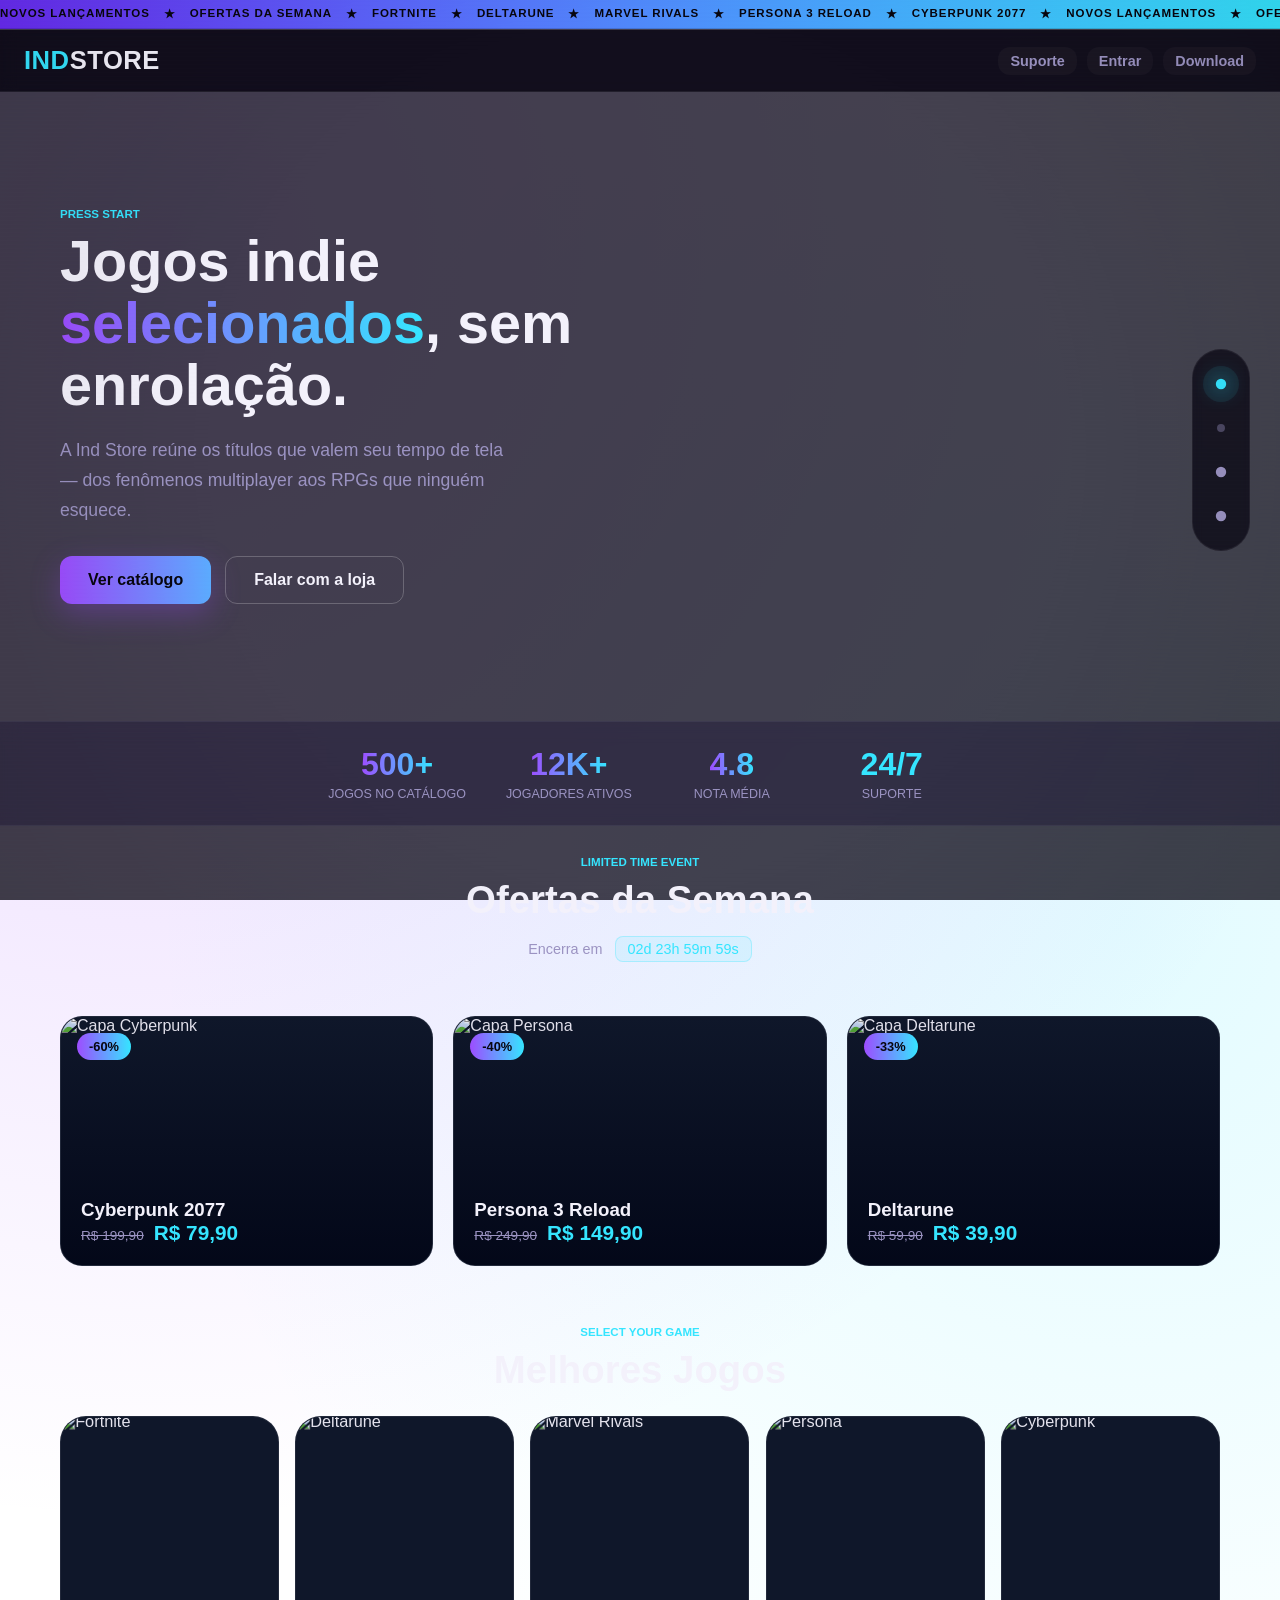
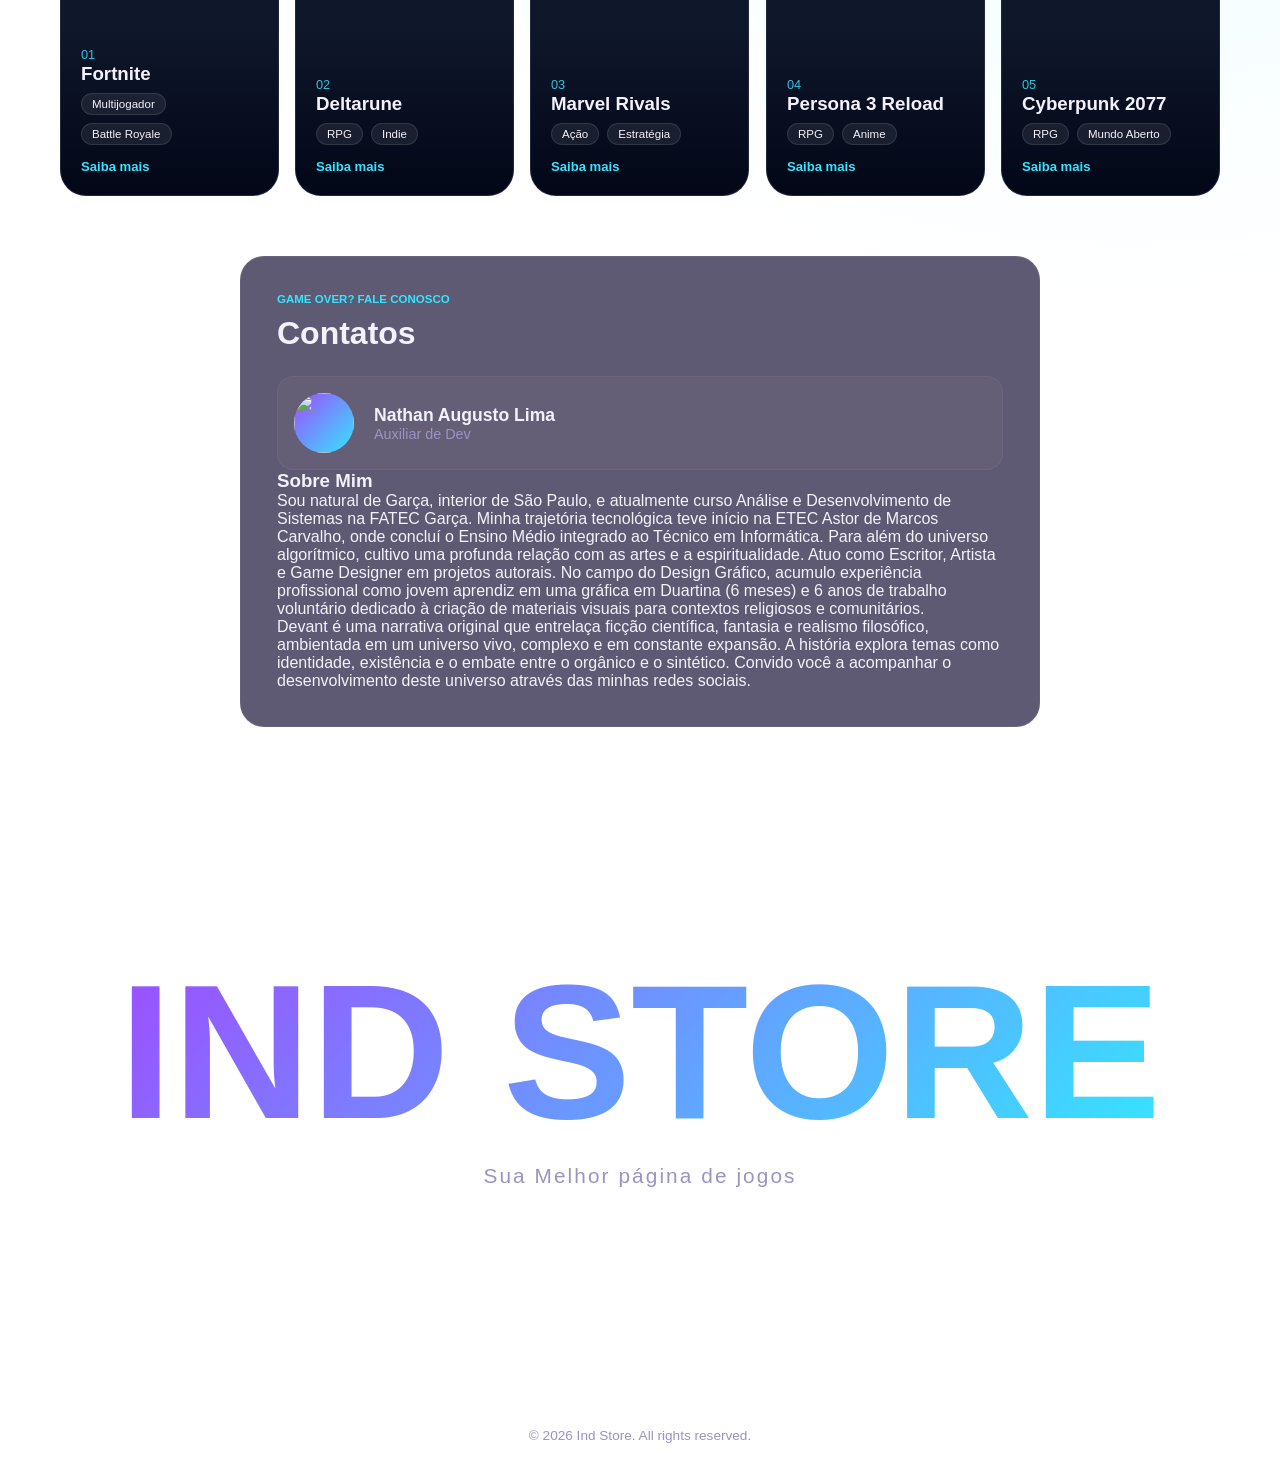
==== commit 06bc14b6: "Add files via upload" ====
--- a/index.html
+++ b/index.html
@@ -106,16 +106,12 @@
           <span class="logo__mark">IND</span
           ><span class="logo__rest">STORE</span>
         </a>
-        <button
-          class="menu-toggle"
-          id="menuToggle"
-          type="button"
-          aria-expanded="false"
-          aria-controls="sidebar"
-          aria-label="Abrir menu de navegação"
-        >
-          <span></span><span></span><span></span>
-        </button>
+
+        <div class="header__nav">
+          <p>Suporte</p>
+          <p>Entrar</p>
+          <p>Download</p>
+        </div>
       </div>
     </header>
 
@@ -345,18 +341,47 @@
             <p class="eyebrow">GAME OVER? FALE CONOSCO</p>
             <h2>Contatos</h2>
             <div class="contact-row">
-              <div class="contact-avatar" aria-hidden="true">NA</div>
+              <div class="contact-avatar" aria-hidden="true">
+                <img
+                  src="https://pbs.twimg.com/profile_images/2081868712726982656/XvVfsHdw_400x400.jpg"
+                  alt=""
+                />
+              </div>
               <div>
                 <p class="contact-name">Nathan Augusto Lima</p>
                 <p class="contact-role">Auxiliar de Dev</p>
               </div>
             </div>
+            <div>
+              <h3>Sobre Mim</h3>
+              <p>
+                Sou natural de Garça, interior de São Paulo, e atualmente curso
+                Análise e Desenvolvimento de Sistemas na FATEC Garça. Minha
+                trajetória tecnológica teve início na ETEC Astor de Marcos
+                Carvalho, onde concluí o Ensino Médio integrado ao Técnico em
+                Informática. Para além do universo algorítmico, cultivo uma
+                profunda relação com as artes e a espiritualidade. Atuo como
+                Escritor, Artista e Game Designer em projetos autorais. No campo
+                do Design Gráfico, acumulo experiência profissional como jovem
+                aprendiz em uma gráfica em Duartina (6 meses) e 6 anos de
+                trabalho voluntário dedicado à criação de materiais visuais para
+                contextos religiosos e comunitários.
+              </p>
+              <p>
+                Devant é uma narrativa original que entrelaça ficção científica,
+                fantasia e realismo filosófico, ambientada em um universo vivo,
+                complexo e em constante expansão. A história explora temas como
+                identidade, existência e o embate entre o orgânico e o
+                sintético. Convido você a acompanhar o desenvolvimento deste
+                universo através das minhas redes sociais.
+              </p>
+            </div>
           </div>
         </section>
 
         <section class="mega-section">
           <h1 class="mega-section__title" aria-hidden="true">IND STORE</h1>
-          <h3>Sua Melhor página</h3>
+          <h3>Sua Melhor página de jogos</h3>
         </section>
       </main>
 
--- a/css/index.css
+++ b/css/index.css
@@ -19,9 +19,11 @@
   margin: 0;
   padding: 0;
 }
+
 html {
   scroll-behavior: smooth;
 }
+
 @media (prefers-reduced-motion: reduce) {
   html {
     scroll-behavior: auto;
@@ -75,7 +77,6 @@
 .video-overlay {
   position: absolute;
   inset: 0;
-  /* Controla o nível de escuridão da máscara sobre o vídeo */
   background: rgba(10, 7, 21, 0.75);
   z-index: 1;
 }
@@ -84,6 +85,7 @@
   display: block;
   max-width: 100%;
 }
+
 a {
   color: inherit;
   text-decoration: none;
@@ -116,6 +118,7 @@
   top: 0;
   z-index: 50;
 }
+
 .marquee__track {
   display: inline-flex;
   gap: 14px;
@@ -127,9 +130,11 @@
   animation: scroll-marquee 28s linear infinite;
   width: max-content;
 }
+
 .marquee:hover .marquee__track {
   animation-play-state: paused;
 }
+
 @keyframes scroll-marquee {
   from {
     transform: translateX(0);
@@ -145,19 +150,51 @@
   z-index: 45;
   background: rgba(10, 7, 21, 0.85);
   border-bottom: 1px solid rgba(255, 255, 255, 0.07);
-  margin: 0 20px;
-  border-radius: 16px;
-  margin-top: 10px;
   backdrop-filter: blur(8px);
-}
+  width: 100%;
+  transition: transform 0.35s var(--ease-smooth);
+}
+
+.header.header--hidden {
+  transform: translateY(calc(-100% - 30px));
+}
+
 .header__inner {
-  max-width: 1280px;
+  width: 100%;
   margin: 0 auto;
   padding: 16px 24px;
   display: flex;
   align-items: center;
   justify-content: space-between;
 }
+
+.header__nav {
+  display: flex;
+  width: 100%;
+  justify-content: flex-end;
+  gap: 10px;
+  align-items: center;
+  font-family: var(--font-display);
+  font-weight: 600;
+  font-size: 0.9rem;
+  color: var(--muted);
+  transition: ease-in-out 1.2s;
+}
+
+.header__nav p {
+  cursor: pointer;
+  padding: 6px 12px;
+  border-radius: 12px;
+  background: rgba(255, 255, 255, 0.03);
+  transition: ease-in-out 1.2s;
+}
+
+.header__nav p:hover {
+  color: var(--cyan);
+  background: rgba(53, 229, 255, 0.08);
+  transition: ease-in-out 1.2s;
+}
+
 .logo {
   font-family: var(--font-display);
   font-weight: 700;
@@ -165,12 +202,15 @@
   letter-spacing: 0.02em;
   display: inline-flex;
 }
+
 .logo__mark {
   color: var(--cyan);
 }
+
 .logo__rest {
   color: var(--text);
 }
+
 .menu-toggle {
   display: none;
 }
@@ -178,14 +218,18 @@
 #main-content {
   position: relative;
 }
+
+/* ===== AJUSTE PARA REDUZIR ESPAÇAMENTO ENTRE AS SECTIONS ===== */
 .section {
-  min-height: 100vh;
-  display: flex;
-  align-items: center;
-  justify-content: center;
-  padding: 40px 80px;
-  width: 100%;
-}
+  min-height: auto; /* remover altura mínima de 100vh */
+  display: flex;
+  align-items: center;
+  justify-content: center;
+  padding: 30px 60px; /* reduzir padding vertical e horizontal */
+  width: 100%;
+  scroll-margin-top: 80px; /* compensar o header sticky */
+}
+
 .eyebrow {
   font-family: var(--font-display);
   font-size: 0.72rem;
@@ -203,6 +247,7 @@
     transform 0.9s var(--ease-smooth);
   will-change: opacity, transform;
 }
+
 .reveal.is-visible {
   opacity: 1;
   transform: translateY(0) scale(1);
@@ -210,11 +255,12 @@
 
 .intro-section {
   background: transparent;
-  padding: 40px 80px;
+  padding: 30px 60px; /* reduzir padding */
   overflow: hidden;
   position: relative;
-  min-height: 100vh;
-}
+  min-height: 70vh; /* reduzir de 100vh para 70vh */
+}
+
 .intro-grid {
   display: grid;
   grid-template-columns: 1.2fr 0.8fr;
@@ -226,6 +272,7 @@
   margin: 0 auto;
   width: 100%;
 }
+
 .hero-content h2 {
   font-family: var(--font-display);
   font-weight: 600;
@@ -233,12 +280,14 @@
   line-height: 1.08;
   margin-bottom: 20px;
 }
+
 .hero-accent {
   background: linear-gradient(90deg, var(--violet), var(--cyan));
   -webkit-background-clip: text;
   background-clip: text;
   color: transparent;
 }
+
 .hero-copy {
   color: var(--muted);
   font-size: 1.1rem;
@@ -246,6 +295,7 @@
   max-width: 46ch;
   margin-bottom: 30px;
 }
+
 .hero-actions {
   display: flex;
   gap: 14px;
@@ -267,22 +317,26 @@
     box-shadow 0.35s var(--ease-smooth),
     background 0.35s var(--ease-soft);
 }
+
 .btn--primary {
   background: linear-gradient(90deg, var(--violet), var(--cyan));
   background-size: 160% 100%;
   color: #08060f;
   box-shadow: 0 10px 30px rgba(157, 77, 255, 0.3);
 }
+
 .btn--primary:hover {
   transform: translateY(-3px) scale(1.02);
   box-shadow: 0 16px 40px rgba(53, 229, 255, 0.35);
   background-position: 100% 0%;
 }
+
 .btn--ghost {
   background: transparent;
   color: var(--text);
   border: 1px solid rgba(255, 255, 255, 0.22);
 }
+
 .btn--ghost:hover {
   border-color: var(--cyan);
   color: var(--cyan);
@@ -294,12 +348,13 @@
   flex-wrap: wrap;
   justify-content: center;
   gap: 40px;
-  padding: 32px 80px;
+  padding: 24px 60px; /* reduzir padding */
   background: rgba(28, 20, 56, 0.4);
   backdrop-filter: blur(10px);
   border-top: 1px solid rgba(255, 255, 255, 0.06);
   border-bottom: 1px solid rgba(255, 255, 255, 0.06);
 }
+
 .stat {
   display: flex;
   flex-direction: column;
@@ -307,6 +362,7 @@
   gap: 4px;
   min-width: 120px;
 }
+
 .stat__value {
   font-family: var(--font-display);
   font-weight: 700;
@@ -316,11 +372,13 @@
   background-clip: text;
   color: transparent;
 }
+
 .stat__value--static {
   -webkit-text-fill-color: initial;
   background: none;
   color: var(--cyan);
 }
+
 .stat__label {
   color: var(--muted);
   font-size: 0.78rem;
@@ -329,18 +387,20 @@
 
 .deals-section {
   background: transparent;
-  padding: 60px 80px;
+  padding: 30px 60px; /* reduzir padding */
   min-height: auto;
   flex-direction: column;
   justify-content: center;
-  gap: 40px;
-}
+  gap: 30px; /* reduzir gap */
+}
+
 .deals-countdown {
   margin-top: 14px;
   color: var(--muted);
   font-family: var(--font-display);
   font-size: 0.9rem;
 }
+
 .deals-countdown__time {
   display: inline-block;
   margin-left: 8px;
@@ -350,6 +410,7 @@
   border: 1px solid rgba(53, 229, 255, 0.3);
   color: var(--cyan);
 }
+
 .deals-grid {
   display: grid;
   grid-template-columns: repeat(3, 1fr);
@@ -358,16 +419,18 @@
   max-width: 1280px;
   margin: 0 auto;
 }
+
 .deal-card {
   position: relative;
   border-radius: 22px;
   overflow: hidden;
   border: 1px solid rgba(255, 255, 255, 0.08);
   background: #0f172a;
-  min-height: 280px;
+  min-height: 250px; /* reduzir altura mínima */
   display: flex;
   align-items: flex-end;
 }
+
 .deal-card::before {
   content: "";
   position: absolute;
@@ -379,6 +442,7 @@
   );
   z-index: 1;
 }
+
 .deal-image {
   position: absolute;
   inset: 0;
@@ -386,6 +450,7 @@
   height: 100%;
   object-fit: cover;
 }
+
 .deal-badge {
   position: absolute;
   top: 16px;
@@ -399,21 +464,25 @@
   padding: 6px 12px;
   border-radius: 999px;
 }
+
 .deal-info {
   position: relative;
   z-index: 2;
   padding: 20px;
 }
+
 .deal-price {
   display: flex;
   align-items: baseline;
   gap: 10px;
 }
+
 .deal-price__old {
   color: var(--muted);
   text-decoration: line-through;
   font-size: 0.85rem;
 }
+
 .deal-price__new {
   color: var(--cyan);
   font-family: var(--font-display);
@@ -423,41 +492,46 @@
 
 .games-section {
   background: transparent;
-  padding: 60px 80px;
-  min-height: 100vh;
+  padding: 30px 60px; /* reduzir padding */
+  min-height: auto; /* remover 100vh */
   flex-direction: column;
   justify-content: center;
 }
+
 .section-heading {
-  margin-bottom: 40px;
+  margin-bottom: 24px; /* reduzir margem inferior */
   text-align: center;
   max-width: 1280px;
   width: 100%;
 }
+
 .section-title {
   font-family: var(--font-display);
   font-weight: 600;
   font-size: clamp(2rem, 3vw, 3rem);
   color: var(--text);
 }
+
 .game-list {
   display: flex;
   gap: 16px;
   width: 100%;
   align-items: stretch;
 }
+
 .game-card {
   position: relative;
   display: flex;
   flex-direction: column;
   justify-content: flex-end;
-  min-height: 440px;
+  min-height: 380px; /* reduzir altura mínima */
   border-radius: 26px;
   overflow: hidden;
   border: 1px solid rgba(255, 255, 255, 0.08);
   background: #0f172a;
   flex: 1;
 }
+
 .game-card::before {
   content: "";
   position: absolute;
@@ -470,11 +544,13 @@
   );
   z-index: 1;
 }
+
 .game-info {
   position: relative;
   z-index: 2;
   padding: 20px;
 }
+
 .game-image {
   position: absolute;
   inset: 0;
@@ -482,18 +558,21 @@
   height: 100%;
   object-fit: cover;
 }
+
 .game-index {
   font-family: var(--font-display);
   color: var(--glow, var(--cyan));
   font-size: 0.8rem;
   opacity: 0.85;
 }
+
 .game-tags {
   display: flex;
   gap: 8px;
   flex-wrap: wrap;
   margin: 8px 0 12px;
 }
+
 .game-tags span {
   font-size: 0.72rem;
   padding: 4px 10px;
@@ -501,6 +580,7 @@
   background: rgba(255, 255, 255, 0.08);
   border: 1px solid rgba(255, 255, 255, 0.1);
 }
+
 .game-link {
   display: inline-flex;
   align-items: center;
@@ -514,27 +594,30 @@
 
 .contact-section {
   background: transparent;
-  padding: 60px 80px;
-  min-height: 100vh;
+  padding: 30px 60px; /* reduzir padding */
+  min-height: auto; /* remover 100vh */
   flex-direction: column;
   justify-content: center;
 }
+
 .contact-section .card {
   background: rgba(28, 20, 56, 0.7);
   backdrop-filter: blur(12px);
   border: 1px solid rgba(255, 255, 255, 0.06);
   border-radius: 24px;
-  padding: 48px;
+  padding: 36px; /* reduzir padding do card */
   max-width: 800px;
   width: 100%;
   margin: 0 auto;
 }
+
 .contact-section h2 {
   font-family: var(--font-display);
   font-size: 2rem;
   margin: 4px 0 24px;
   color: var(--text);
 }
+
 .contact-row {
   display: flex;
   align-items: center;
@@ -544,10 +627,11 @@
   border-radius: 16px;
   border: 1px solid rgba(255, 255, 255, 0.04);
 }
+
 .contact-avatar {
   width: 60px;
   height: 60px;
-  border-radius: 50%;
+  border-radius: 100%;
   background: linear-gradient(135deg, var(--violet), var(--cyan));
   display: flex;
   align-items: center;
@@ -558,28 +642,38 @@
   color: #08060f;
   flex-shrink: 0;
 }
+
+.contact-avatar img {
+  width: 100%;
+  height: 100%;
+  object-fit: cover;
+  border-radius: 100%;
+}
+
 .contact-name {
   font-weight: 600;
   font-size: 1.1rem;
   color: var(--text);
 }
+
 .contact-role {
   color: var(--muted);
   font-size: 0.9rem;
 }
 
 .mega-section {
-  min-height: 100vh;
+  min-height: 70vh; /* reduzir de 100vh para 70vh */
   display: flex;
   flex-direction: column;
   align-items: center;
   justify-content: center;
   background: transparent;
-  padding: 60px 80px;
+  padding: 30px 60px; /* reduzir padding */
   text-align: center;
   position: relative;
   overflow: hidden;
 }
+
 .mega-section__title {
   font-family: var(--font-display);
   font-size: clamp(5rem, 15vw, 12rem);
@@ -598,6 +692,7 @@
   margin-bottom: 16px;
   line-height: 1;
 }
+
 @keyframes shimmer {
   0% {
     background-position: 0% 50%;
@@ -609,6 +704,7 @@
     background-position: 0% 50%;
   }
 }
+
 .mega-section h3 {
   font-family: var(--font-display);
   font-weight: 400;
@@ -629,6 +725,7 @@
   padding: 16px 10px;
   backdrop-filter: blur(4px);
 }
+
 .sidebar ul {
   list-style: none;
   display: flex;
@@ -636,6 +733,7 @@
   gap: 8px;
   align-items: center;
 }
+
 .nav-link {
   display: flex;
   align-items: center;
@@ -649,6 +747,7 @@
   width: 36px;
   height: 36px;
 }
+
 .nav-dot {
   width: 8px;
   height: 8px;
@@ -657,10 +756,12 @@
   opacity: 0.4;
   transition: all 0.35s var(--ease-smooth);
 }
+
 .nav-link.active {
   color: var(--cyan);
   background: rgba(53, 229, 255, 0.08);
 }
+
 .nav-link.active .nav-dot {
   opacity: 1;
   background: var(--cyan);
@@ -687,6 +788,7 @@
   opacity: 0;
   visibility: hidden;
 }
+
 .back-to-top.is-visible {
   opacity: 1;
   visibility: visible;
